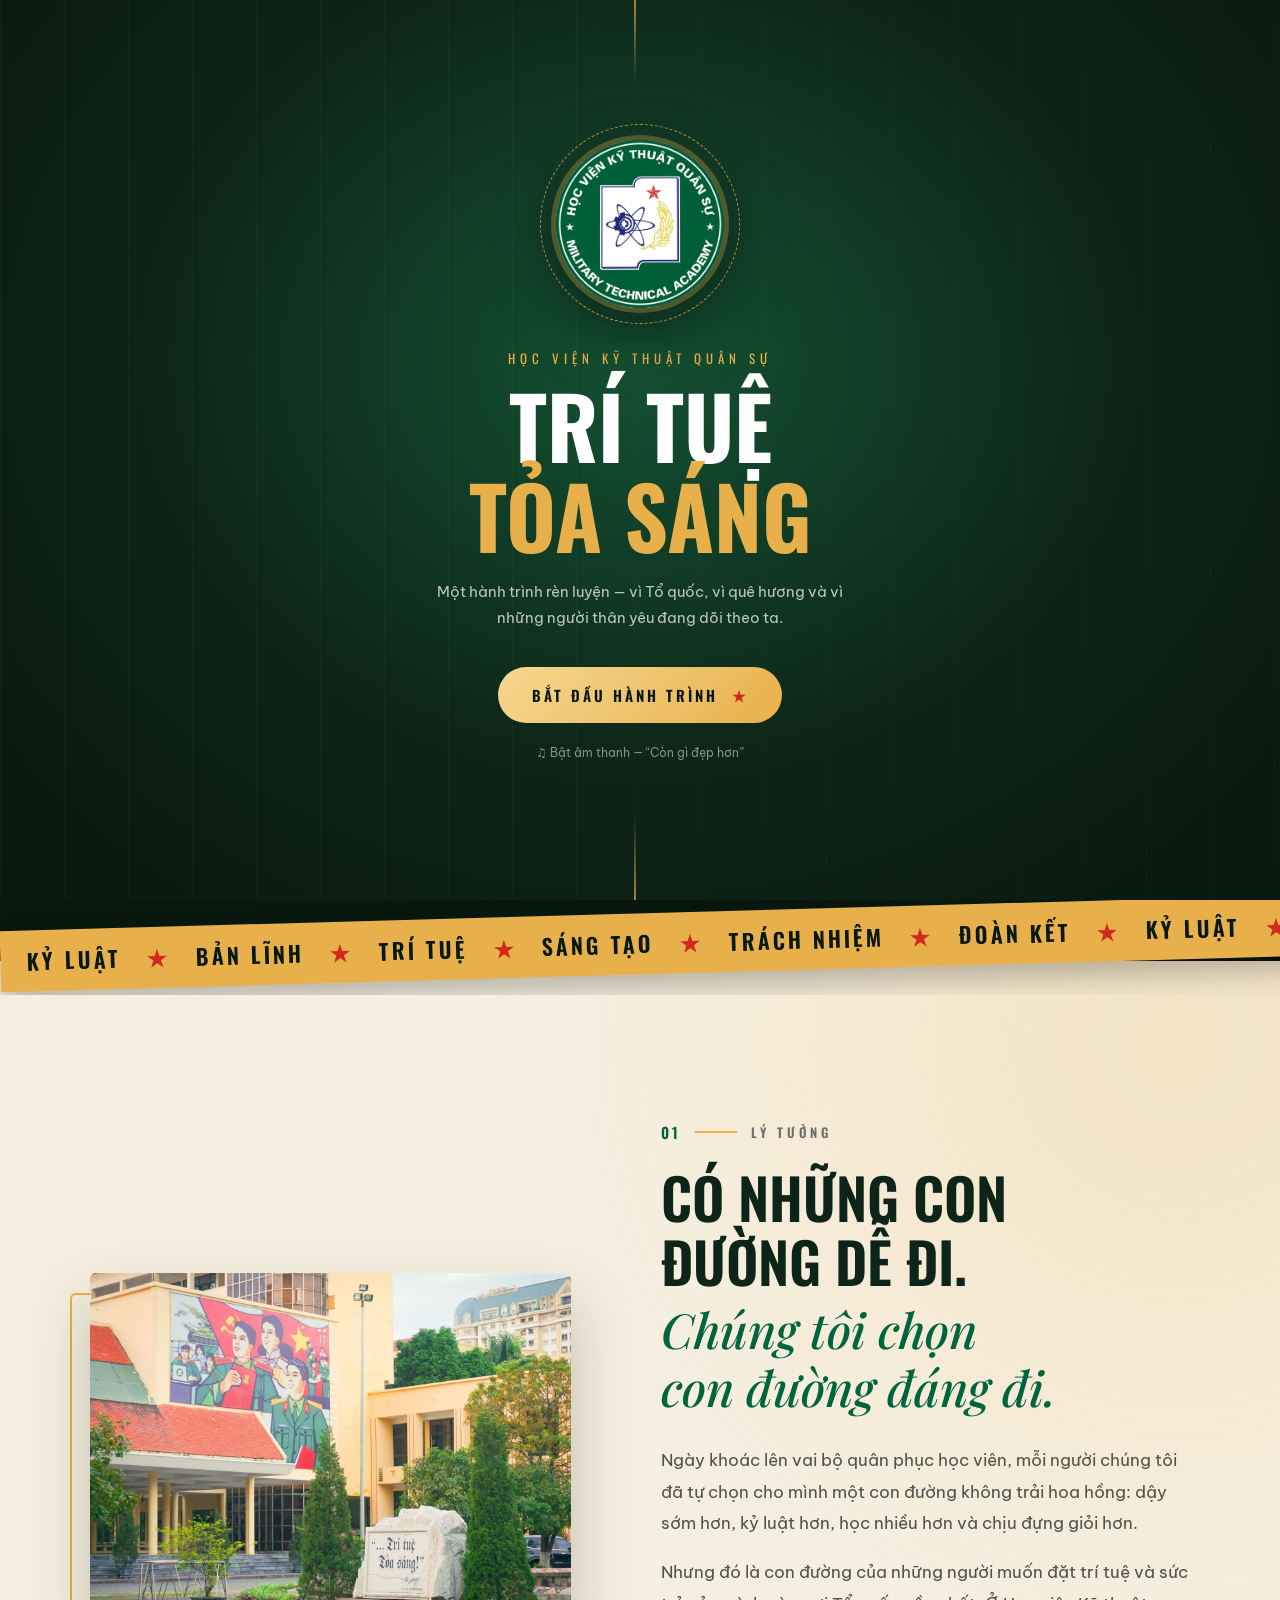
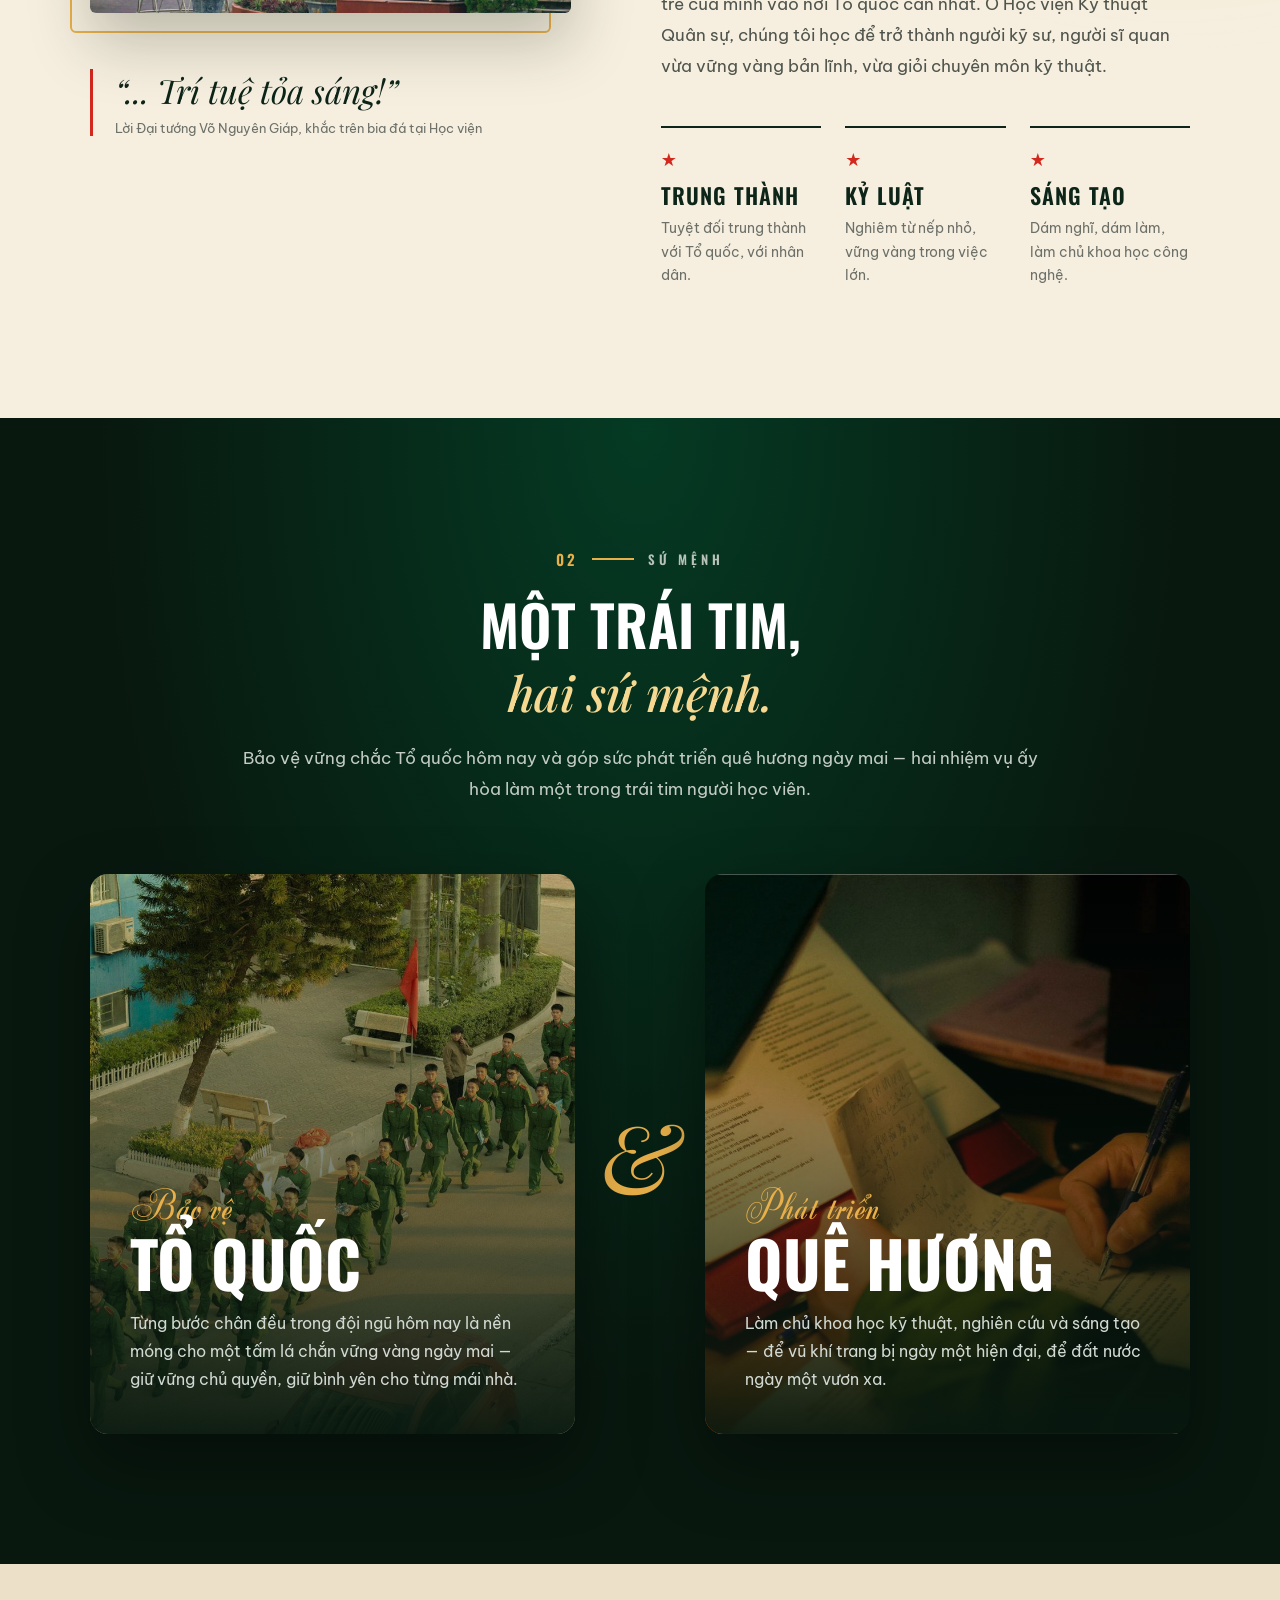
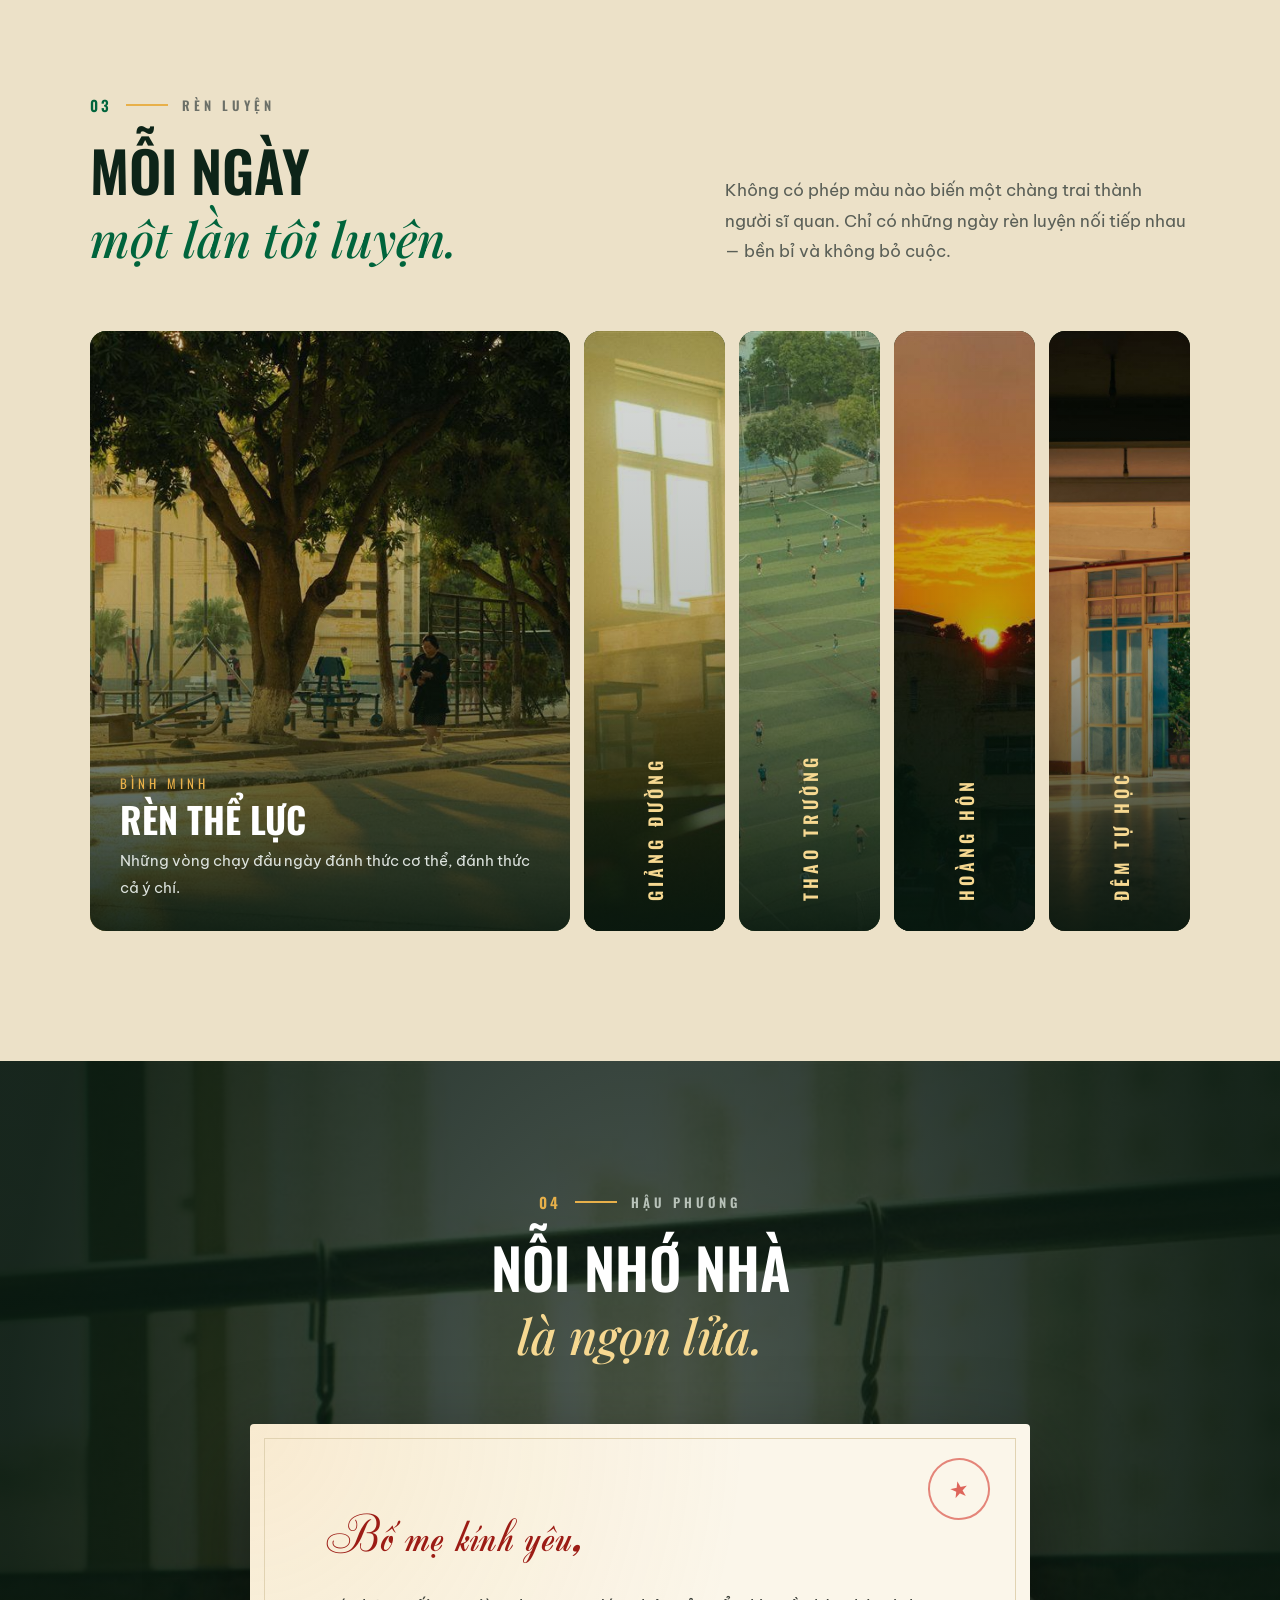
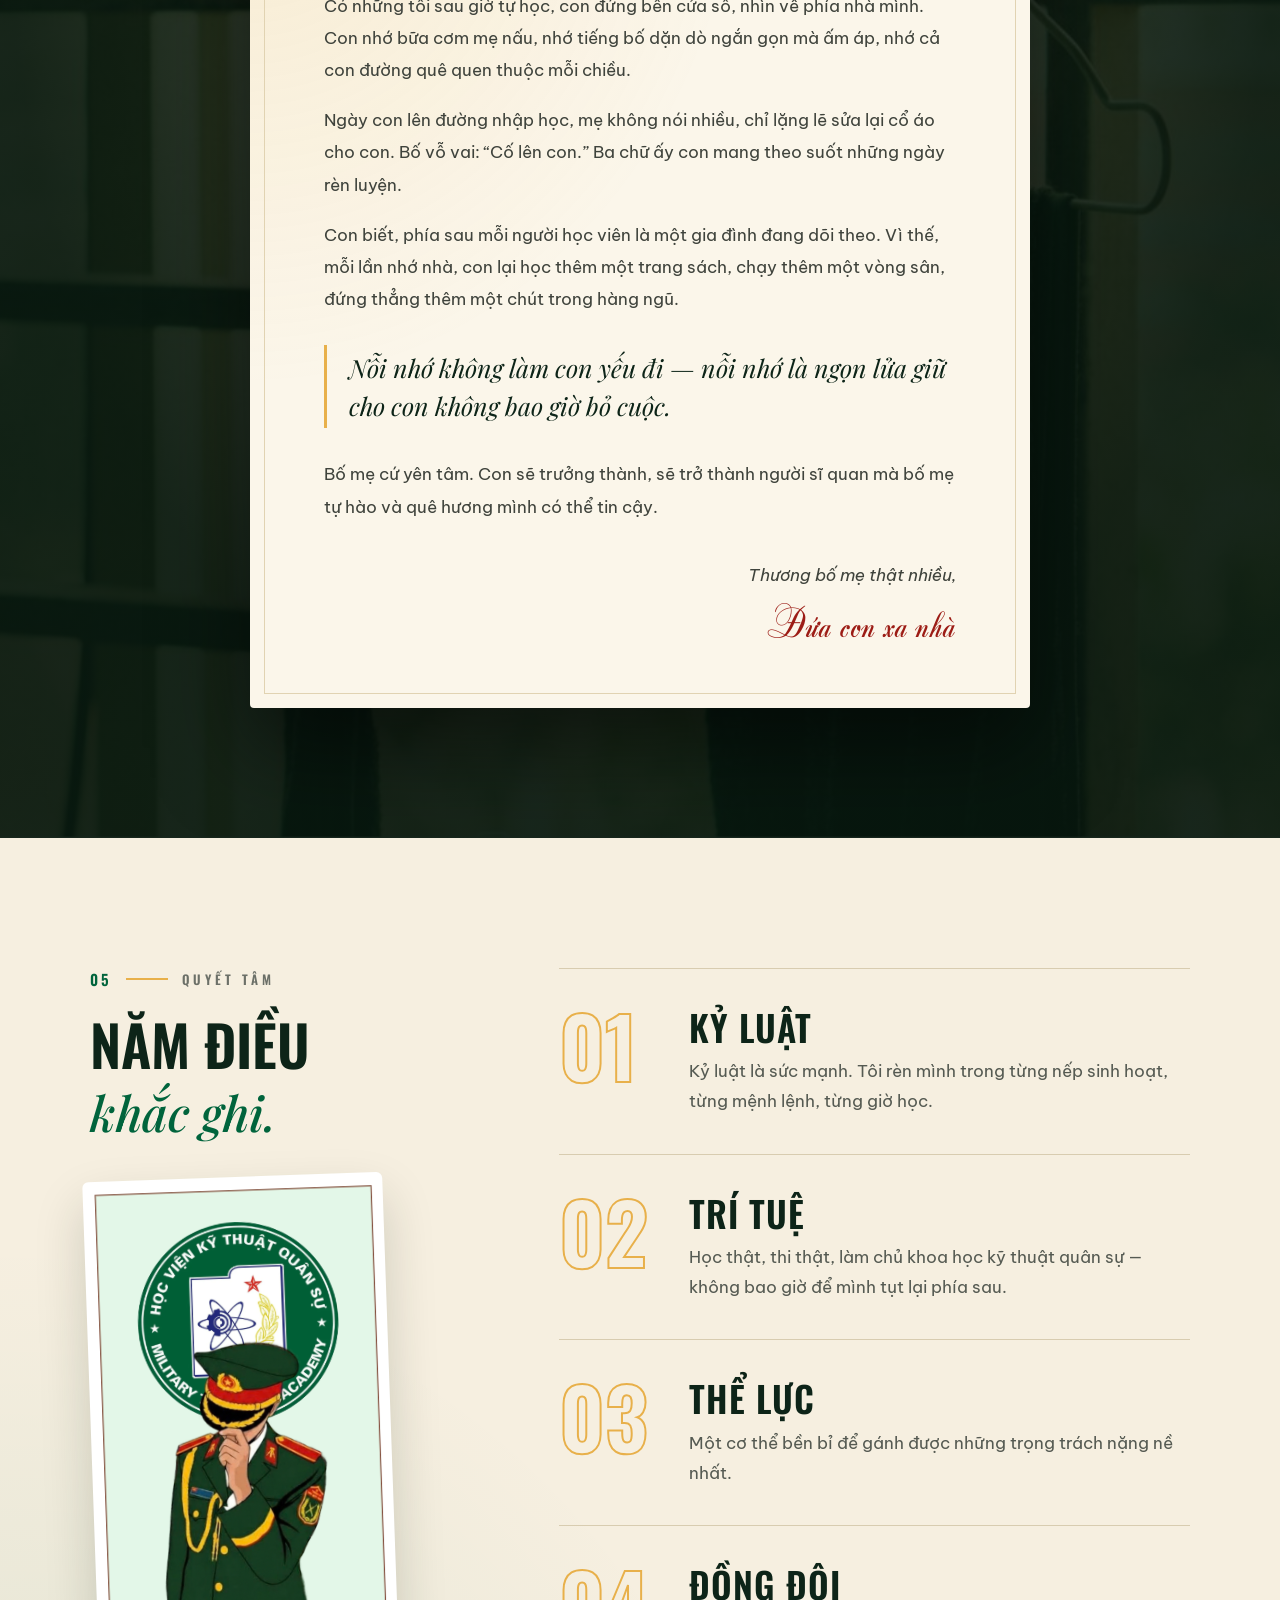
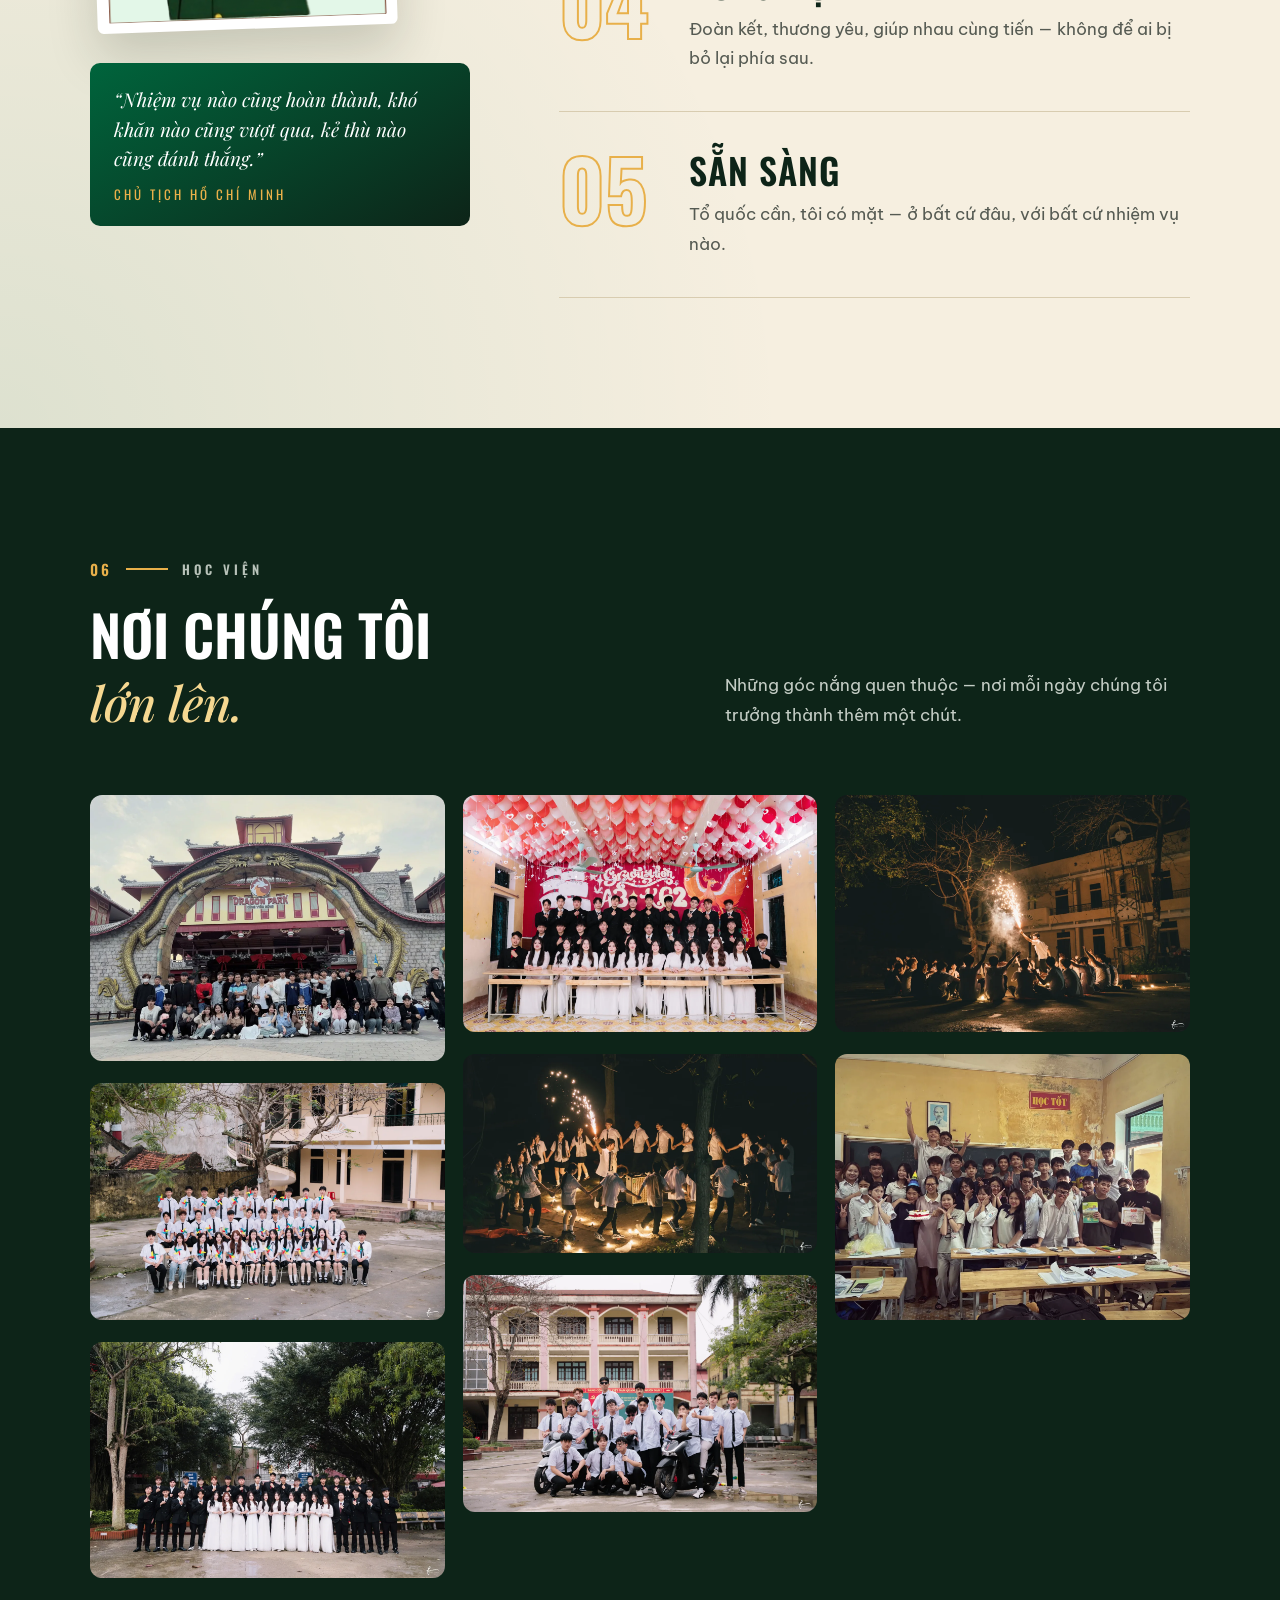
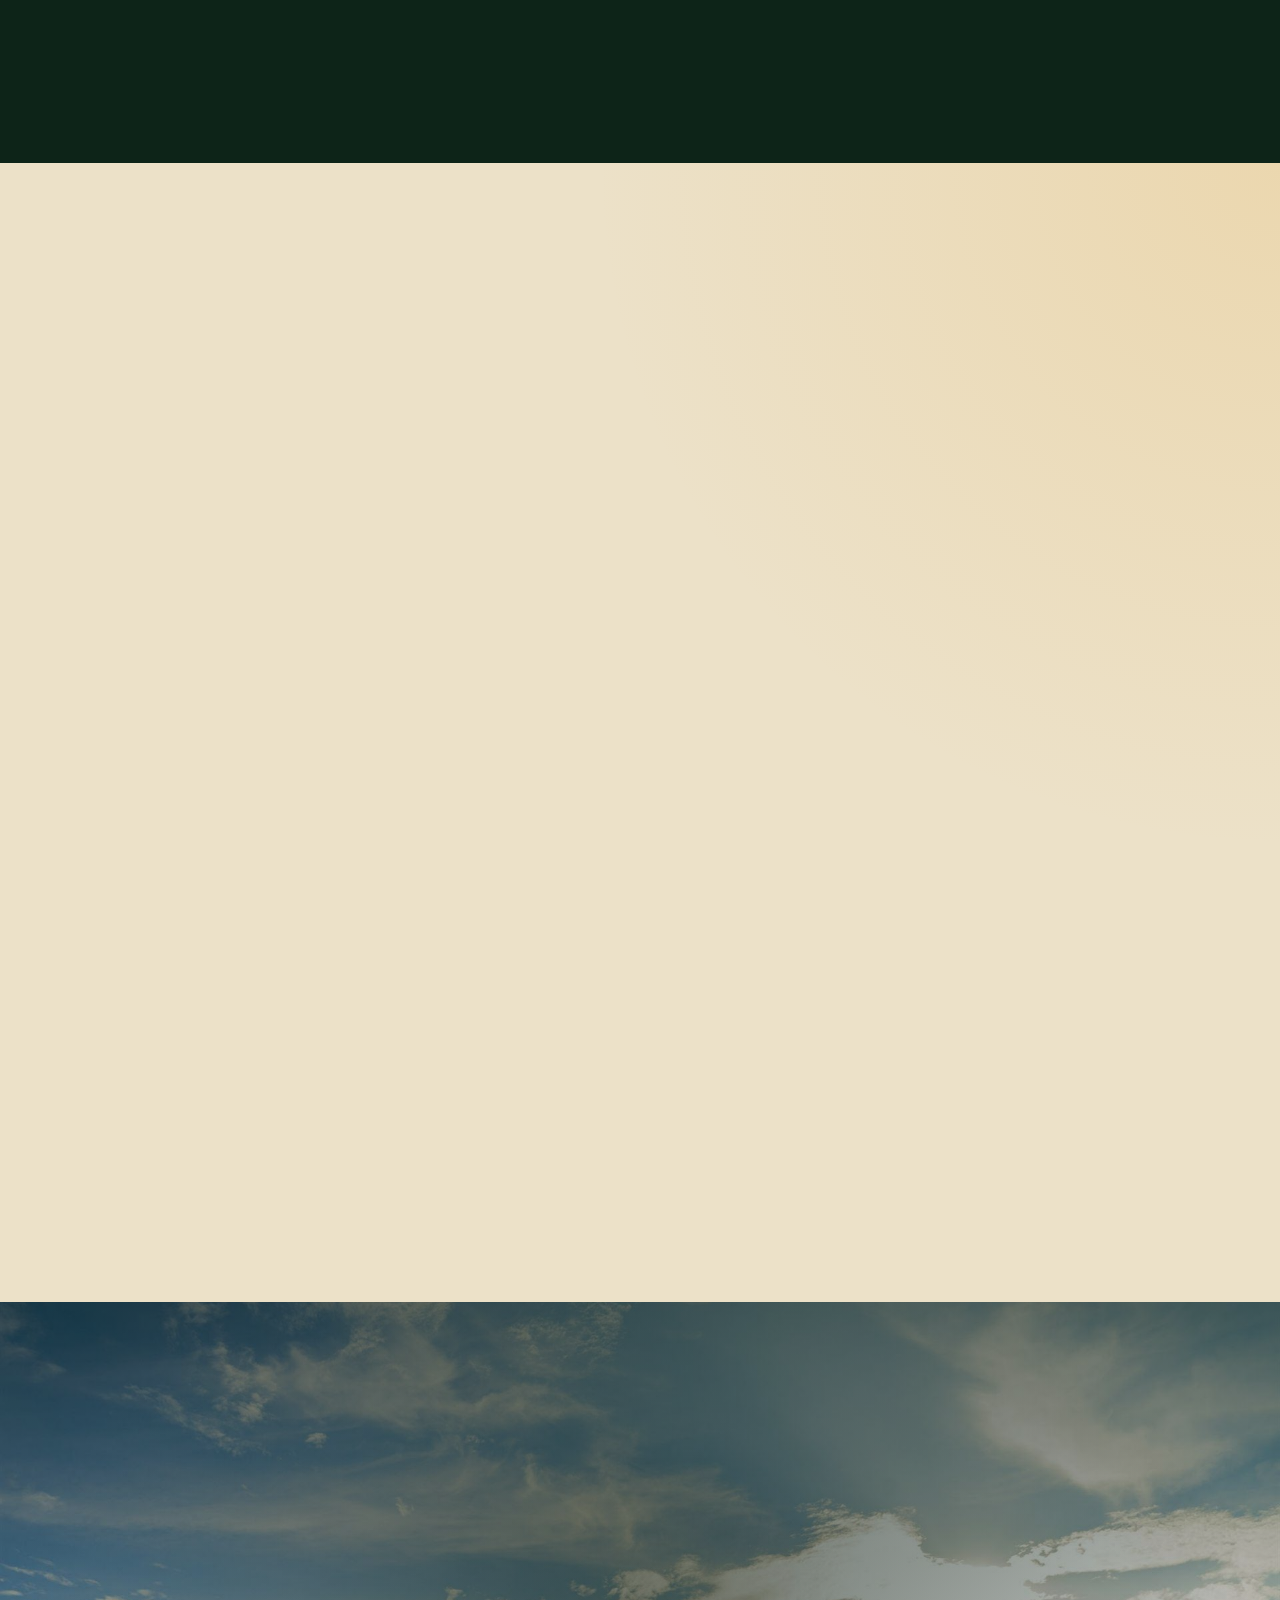
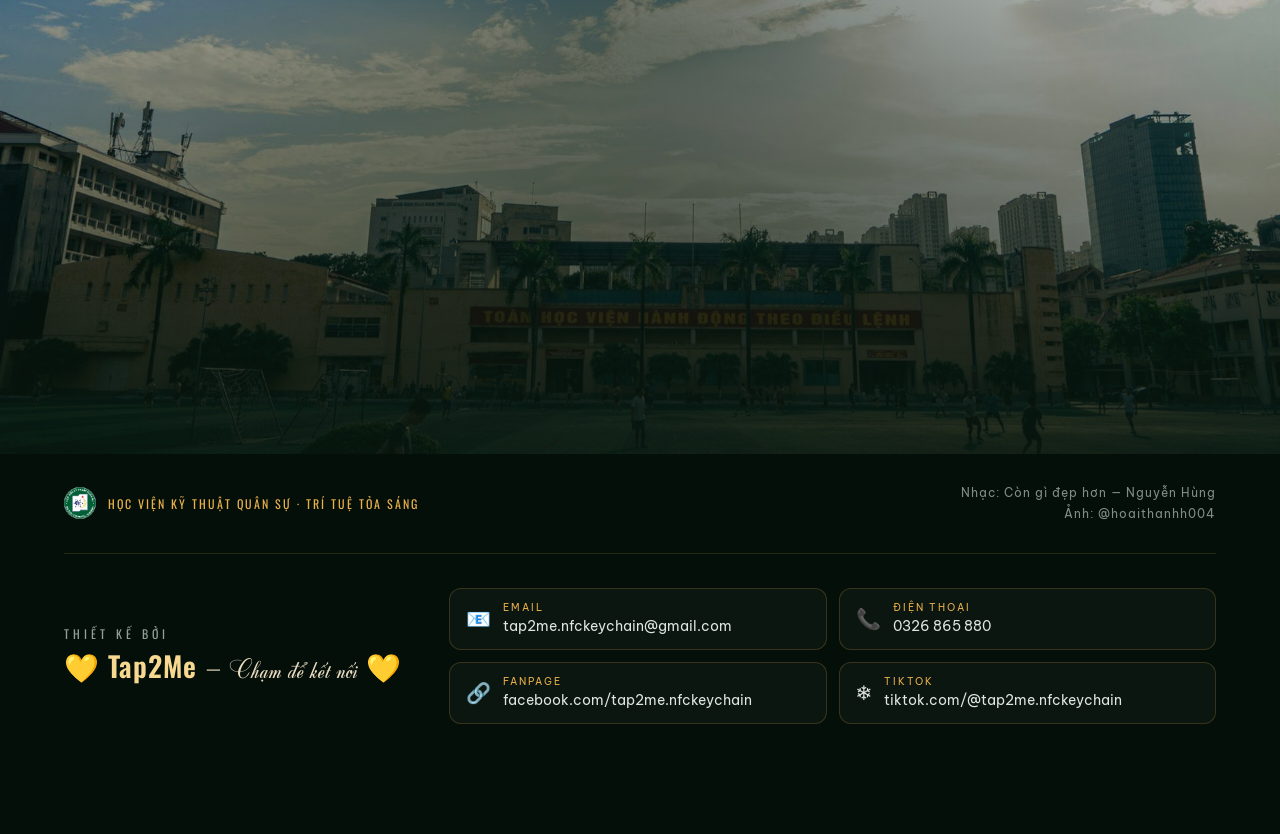
==== giang-hoang/index.html @ f41c2419 "Tạo trang giang-hoang" ====
<!DOCTYPE html>
<html lang="vi">

<head>
    <meta charset="UTF-8">
    <meta name="viewport" content="width=device-width, initial-scale=1.0, viewport-fit=cover">
    <meta name="theme-color" content="#08180f">
    <title>Trí Tuệ Tỏa Sáng — Ý Chí Học Viên</title>
    <meta name="description" content="Ý chí, quyết tâm rèn luyện của người học viên Học viện Kỹ thuật Quân sự — vì Tổ quốc, vì quê hương.">

    <link rel="preload" href="../fonts/utm-zirkon.woff2" as="font" type="font/woff2" crossorigin>
    <link rel="preload" href="../images/hero.jpg" as="image">

    <link rel="preconnect" href="https://fonts.googleapis.com">
    <link rel="preconnect" href="https://fonts.gstatic.com" crossorigin>
    <link href="https://fonts.googleapis.com/css2?family=Be+Vietnam+Pro:wght@300;400;500;600;700;800&family=Oswald:wght@400;500;600;700&family=Playfair+Display:ital,wght@0,600;1,500;1,600&display=swap" rel="stylesheet">

    <link rel="stylesheet" href="../style.css">
</head>


<body class="is-locked">

<!-- ================= CỔNG HỌC VIỆN (INTRO) ================= -->

<div class="gate" id="gate">

    <div class="gate-half gate-left"></div>
    <div class="gate-half gate-right"></div>

    <div class="gate-inner">

        <div class="gate-emblem">
            <span class="ring"></span>
            <img src="../images/logo.jpg" alt="Học viện Kỹ thuật Quân sự">
        </div>

        <p class="gate-kicker">HỌC VIỆN KỸ THUẬT QUÂN SỰ</p>

        <h1 class="gate-title">Trí tuệ<br><span>tỏa sáng</span></h1>

        <p class="gate-text">
            Một hành trình rèn luyện — vì Tổ quốc, vì quê hương
            và vì những người thân yêu đang dõi theo ta.
        </p>

        <button class="gate-button" id="openGate" type="button">
            <span>Bắt đầu hành trình</span>
            <i>★</i>
        </button>

        <p class="gate-hint">♫ Bật âm thanh — “Còn gì đẹp hơn”</p>

    </div>

</div>


<!-- ================= NAVBAR ================= -->

<header class="navbar" id="navbar">

    <a href="#top" class="brand">
        <img src="../images/logo.jpg" alt="">
        <span>TRÍ TUỆ <b>TỎA SÁNG</b></span>
    </a>

    <nav>
        <a href="#ly-tuong">Lý tưởng</a>
        <a href="#su-menh">Sứ mệnh</a>
        <a href="#ren-luyen">Rèn luyện</a>
        <a href="#hau-phuong">Hậu phương</a>
        <a href="#quyet-tam">Quyết tâm</a>
    </nav>

</header>


<!-- ================= HERO ================= -->

<section class="hero" id="top">

    <div class="hero-media">
        <img src="../images/hero.jpg" alt="Hàng mũ kê-pi của học viên">
    </div>

    <canvas class="dust" data-dust="70"></canvas>

    <div class="hero-content">

        <p class="hero-kicker reveal-hero">
            <span>★</span> HỌC VIÊN HỌC VIỆN KỸ THUẬT QUÂN SỰ
        </p>

        <h1 class="hero-title">
            <span class="line"><span class="reveal-line">Rèn trí tuệ</span></span>
            <span class="line"><span class="reveal-line">Luyện ý chí</span></span>
            <span class="line gold"><span class="reveal-line">Vì Tổ quốc</span></span>
        </h1>

        <p class="hero-sub reveal-hero">
            Hôm nay ngồi trên giảng đường — mai này đứng vào đội ngũ
            những người giữ gìn và dựng xây đất nước.
        </p>

        <a href="#ly-tuong" class="hero-cta reveal-hero">
            Cuộn để bắt đầu <span>↓</span>
        </a>

    </div>

    <p class="hero-side">TRUNG THÀNH · KỶ LUẬT · SÁNG TẠO</p>

</section>


<!-- ================= DẢI KHẨU HIỆU ================= -->

<div class="ribbon" aria-hidden="true">
    <div class="ribbon-track">
        <span>KỶ LUẬT</span><i>★</i><span>BẢN LĨNH</span><i>★</i><span>TRÍ TUỆ</span><i>★</i><span>SÁNG TẠO</span><i>★</i><span>TRÁCH NHIỆM</span><i>★</i><span>ĐOÀN KẾT</span><i>★</i>
        <span>KỶ LUẬT</span><i>★</i><span>BẢN LĨNH</span><i>★</i><span>TRÍ TUỆ</span><i>★</i><span>SÁNG TẠO</span><i>★</i><span>TRÁCH NHIỆM</span><i>★</i><span>ĐOÀN KẾT</span><i>★</i>
    </div>
</div>


<!-- ================= 01 · LÝ TƯỞNG ================= -->

<section class="ideal section" id="ly-tuong">

    <div class="ideal-grid">

        <div class="ideal-media" data-reveal>

            <figure class="framed">
                <img src="../images/ly-tuong.jpg" alt="Tranh tường và bia đá “Trí tuệ tỏa sáng” tại Học viện" loading="lazy">
            </figure>

            <blockquote class="stone-quote">
                <p>“... Trí tuệ tỏa sáng!”</p>
                <cite>Lời Đại tướng Võ Nguyên Giáp, khắc trên bia đá tại Học viện</cite>
            </blockquote>

        </div>


        <div class="ideal-text">

            <p class="tag" data-reveal>01 <span>LÝ TƯỞNG</span></p>

            <h2 class="heading" data-reveal>
                Có những con đường dễ đi.
                <em>Chúng tôi chọn con đường đáng đi.</em>
            </h2>

            <div class="prose" data-reveal>

                <p>
                    Ngày khoác lên vai bộ quân phục học viên, mỗi người chúng tôi đã tự chọn
                    cho mình một con đường không trải hoa hồng: dậy sớm hơn, kỷ luật hơn,
                    học nhiều hơn và chịu đựng giỏi hơn.
                </p>

                <p>
                    Nhưng đó là con đường của những người muốn đặt trí tuệ và sức trẻ của mình
                    vào nơi Tổ quốc cần nhất. Ở Học viện Kỹ thuật Quân sự, chúng tôi học để trở thành
                    người kỹ sư, người sĩ quan vừa vững vàng bản lĩnh, vừa giỏi chuyên môn kỹ thuật.
                </p>

            </div>

            <div class="pillars" data-reveal>

                <div class="pillar">
                    <b>★</b>
                    <h3>Trung thành</h3>
                    <p>Tuyệt đối trung thành với Tổ quốc, với nhân dân.</p>
                </div>

                <div class="pillar">
                    <b>★</b>
                    <h3>Kỷ luật</h3>
                    <p>Nghiêm từ nếp nhỏ, vững vàng trong việc lớn.</p>
                </div>

                <div class="pillar">
                    <b>★</b>
                    <h3>Sáng tạo</h3>
                    <p>Dám nghĩ, dám làm, làm chủ khoa học công nghệ.</p>
                </div>

            </div>

        </div>

    </div>

</section>


<!-- ================= 02 · HAI SỨ MỆNH ================= -->

<section class="mission section" id="su-menh">

    <div class="center-head">
        <p class="tag light" data-reveal>02 <span>SỨ MỆNH</span></p>
        <h2 class="heading light" data-reveal>Một trái tim, <em>hai sứ mệnh.</em></h2>
        <p class="lead light" data-reveal>
            Bảo vệ vững chắc Tổ quốc hôm nay và góp sức phát triển quê hương ngày mai —
            hai nhiệm vụ ấy hòa làm một trong trái tim người học viên.
        </p>
    </div>


    <div class="mission-grid">

        <article class="mission-card" data-reveal>
            <img src="../images/bao-ve.jpg" alt="Học viên hành quân trong đội ngũ" loading="lazy">
            <div class="mission-body">
                <span class="mission-word">Bảo vệ</span>
                <h3>Tổ quốc</h3>
                <p>
                    Từng bước chân đều trong đội ngũ hôm nay là nền móng cho một tấm lá chắn
                    vững vàng ngày mai — giữ vững chủ quyền, giữ bình yên cho từng mái nhà.
                </p>
            </div>
        </article>

        <div class="mission-and" aria-hidden="true">&amp;</div>

        <article class="mission-card" data-reveal>
            <img src="../images/phat-trien.jpg" alt="Học viên ghi chép bài học" loading="lazy">
            <div class="mission-body">
                <span class="mission-word">Phát triển</span>
                <h3>Quê hương</h3>
                <p>
                    Làm chủ khoa học kỹ thuật, nghiên cứu và sáng tạo — để vũ khí trang bị
                    ngày một hiện đại, để đất nước ngày một vươn xa.
                </p>
            </div>
        </article>

    </div>

</section>


<!-- ================= 03 · RÈN LUYỆN ================= -->

<section class="days section" id="ren-luyen">

    <div class="split-head">
        <div>
            <p class="tag" data-reveal>03 <span>RÈN LUYỆN</span></p>
            <h2 class="heading" data-reveal>Mỗi ngày <em>một lần tôi luyện.</em></h2>
        </div>
        <p class="lead" data-reveal>
            Không có phép màu nào biến một chàng trai thành người sĩ quan.
            Chỉ có những ngày rèn luyện nối tiếp nhau — bền bỉ và không bỏ cuộc.
        </p>
    </div>


    <div class="day-cards" id="dayCards">

        <article class="day-card active" data-reveal>
            <img src="../images/ngay-1.jpg" alt="Học viên chạy bộ buổi sáng" loading="lazy">
            <span class="day-label">BÌNH MINH</span>
            <div class="day-body">
                <small>BÌNH MINH</small>
                <h3>Rèn thể lực</h3>
                <p>Những vòng chạy đầu ngày đánh thức cơ thể, đánh thức cả ý chí.</p>
            </div>
        </article>

        <article class="day-card" data-reveal>
            <img src="../images/ngay-2.jpg" alt="Giảng đường ngập nắng" loading="lazy">
            <span class="day-label">GIẢNG ĐƯỜNG</span>
            <div class="day-body">
                <small>GIẢNG ĐƯỜNG</small>
                <h3>Nạp tri thức</h3>
                <p>Từng công thức, từng bản vẽ là viên gạch xây nên người kỹ sư quân sự.</p>
            </div>
        </article>

        <article class="day-card" data-reveal>
            <img src="../images/ngay-3.jpg" alt="Sân tập của Học viện" loading="lazy">
            <span class="day-label">THAO TRƯỜNG</span>
            <div class="day-body">
                <small>THAO TRƯỜNG</small>
                <h3>Tôi luyện bản lĩnh</h3>
                <p>Mồ hôi rơi hôm nay để đôi vai vững vàng hơn ngày mai.</p>
            </div>
        </article>

        <article class="day-card" data-reveal>
            <img src="../images/ngay-4.jpg" alt="Hoàng hôn trên Học viện" loading="lazy">
            <span class="day-label">HOÀNG HÔN</span>
            <div class="day-body">
                <small>HOÀNG HÔN</small>
                <h3>Gắn kết đồng đội</h3>
                <p>Đồng đội là những người anh em cùng chung một lý tưởng, một màu áo.</p>
            </div>
        </article>

        <article class="day-card" data-reveal>
            <img src="../images/ngay-5.jpg" alt="Hành lang sáng đèn" loading="lazy">
            <span class="day-label">ĐÊM TỰ HỌC</span>
            <div class="day-body">
                <small>ĐÊM TỰ HỌC</small>
                <h3>Kiên trì</h3>
                <p>Khi thành phố đã ngủ, ánh đèn tự học vẫn sáng — và ước mơ vẫn thức.</p>
            </div>
        </article>

    </div>

</section>


<!-- ================= 04 · HẬU PHƯƠNG ================= -->

<section class="home section" id="hau-phuong">

    <div class="home-media">
        <img src="../images/nho-nha.jpg" alt="Quân phục phơi bên cửa sổ" loading="lazy">
    </div>

    <div class="home-inner">

        <div class="center-head">
            <p class="tag light" data-reveal>04 <span>HẬU PHƯƠNG</span></p>
            <h2 class="heading light" data-reveal>Nỗi nhớ nhà <em>là ngọn lửa.</em></h2>
        </div>


        <div class="letter" data-reveal>

            <p class="letter-greeting">Bố mẹ kính yêu,</p>

            <p>
                Có những tối sau giờ tự học, con đứng bên cửa sổ, nhìn về phía nhà mình.
                Con nhớ bữa cơm mẹ nấu, nhớ tiếng bố dặn dò ngắn gọn mà ấm áp,
                nhớ cả con đường quê quen thuộc mỗi chiều.
            </p>

            <p>
                Ngày con lên đường nhập học, mẹ không nói nhiều, chỉ lặng lẽ sửa lại cổ áo cho con.
                Bố vỗ vai: “Cố lên con.” Ba chữ ấy con mang theo suốt những ngày rèn luyện.
            </p>

            <p>
                Con biết, phía sau mỗi người học viên là một gia đình đang dõi theo.
                Vì thế, mỗi lần nhớ nhà, con lại học thêm một trang sách, chạy thêm một vòng sân,
                đứng thẳng thêm một chút trong hàng ngũ.
            </p>

            <p class="letter-highlight">
                Nỗi nhớ không làm con yếu đi — nỗi nhớ là ngọn lửa
                giữ cho con không bao giờ bỏ cuộc.
            </p>

            <p>
                Bố mẹ cứ yên tâm. Con sẽ trưởng thành, sẽ trở thành người sĩ quan
                mà bố mẹ tự hào và quê hương mình có thể tin cậy.
            </p>

            <p class="letter-sign">
                <span>Thương bố mẹ thật nhiều,</span>
                <strong>Đứa con xa nhà</strong>
            </p>

        </div>

    </div>

</section>


<!-- ================= 05 · QUYẾT TÂM ================= -->

<section class="pledge section" id="quyet-tam">

    <div class="pledge-grid">

        <aside class="pledge-aside">

            <p class="tag" data-reveal>05 <span>QUYẾT TÂM</span></p>

            <h2 class="heading" data-reveal>Năm điều <em>khắc ghi.</em></h2>

            <figure class="pledge-portrait" data-reveal>
                <img src="../images/minh-hoa.png" alt="Học viên trong lễ phục trước biểu tượng Học viện" loading="lazy">
            </figure>

            <blockquote class="uncle-quote" data-reveal>
                <p>
                    “Nhiệm vụ nào cũng hoàn thành, khó khăn nào cũng vượt qua,
                    kẻ thù nào cũng đánh thắng.”
                </p>
                <cite>Chủ tịch Hồ Chí Minh</cite>
            </blockquote>

        </aside>


        <ol class="pledge-list">

            <li data-reveal>
                <span class="pledge-num">01</span>
                <div>
                    <h3>Kỷ luật</h3>
                    <p>Kỷ luật là sức mạnh. Tôi rèn mình trong từng nếp sinh hoạt, từng mệnh lệnh, từng giờ học.</p>
                </div>
            </li>

            <li data-reveal>
                <span class="pledge-num">02</span>
                <div>
                    <h3>Trí tuệ</h3>
                    <p>Học thật, thi thật, làm chủ khoa học kỹ thuật quân sự — không bao giờ để mình tụt lại phía sau.</p>
                </div>
            </li>

            <li data-reveal>
                <span class="pledge-num">03</span>
                <div>
                    <h3>Thể lực</h3>
                    <p>Một cơ thể bền bỉ để gánh được những trọng trách nặng nề nhất.</p>
                </div>
            </li>

            <li data-reveal>
                <span class="pledge-num">04</span>
                <div>
                    <h3>Đồng đội</h3>
                    <p>Đoàn kết, thương yêu, giúp nhau cùng tiến — không để ai bị bỏ lại phía sau.</p>
                </div>
            </li>

            <li data-reveal>
                <span class="pledge-num">05</span>
                <div>
                    <h3>Sẵn sàng</h3>
                    <p>Tổ quốc cần, tôi có mặt — ở bất cứ đâu, với bất cứ nhiệm vụ nào.</p>
                </div>
            </li>

        </ol>

    </div>

</section>


<!-- ================= 06 · HỌC VIỆN QUA ỐNG KÍNH ================= -->

<section class="gallery-section section" id="hoc-vien">

    <div class="split-head">
        <div>
            <p class="tag light" data-reveal>06 <span>HỌC VIỆN</span></p>
            <h2 class="heading light" data-reveal>Nơi chúng tôi <em>lớn lên.</em></h2>
        </div>
        <p class="lead light" data-reveal>
            Những góc nắng quen thuộc — nơi mỗi ngày chúng tôi trưởng thành thêm một chút.
        </p>
    </div>


    <div class="gallery">
        <figure data-reveal><img src="g1-7mxp.webp" alt="Tòa nhà Học viện Kỹ thuật Quân sự" loading="lazy"></figure>
        <figure data-reveal><img src="g2-cphz.webp" alt="Cầu thang ngập nắng" loading="lazy"></figure>
        <figure data-reveal><img src="g3-va55.webp" alt="Khẩu hiệu Kỷ luật là sức mạnh của quân đội" loading="lazy"></figure>
        <figure data-reveal><img src="g4-jpy7.webp" alt="Hành lang giảng đường" loading="lazy"></figure>
        <figure data-reveal><img src="g5-gt76.webp" alt="Bảng tin trong khuôn viên" loading="lazy"></figure>
        <figure data-reveal><img src="g6-ggtk.webp" alt="Lan can trong nắng chiều" loading="lazy"></figure>
        <figure data-reveal><img src="g7-qeg4.webp" alt="Khuôn viên Học viện nhìn từ trên cao" loading="lazy"></figure>
        <figure data-reveal><img src="g8-wc6b.webp" alt="Dãy nhà học" loading="lazy"></figure>
    </div>

    <p class="credit" data-reveal>Ảnh: @hoaithanhh004</p>

</section>


<!-- ================= 07 · KÝ QUYẾT TÂM ================= -->

<section class="sign section" id="ky-ten">

    <div class="center-head">
        <p class="tag" data-reveal>07 <span>LỜI HỨA CỦA BẠN</span></p>
        <h2 class="heading" data-reveal>Viết tên bạn <em>vào lời quyết tâm.</em></h2>
    </div>


    <div class="sign-form" data-reveal>
        <label for="cadetName">Họ và tên học viên</label>
        <div class="sign-row">
            <input id="cadetName" type="text" maxlength="40" placeholder="Ví dụ: Nguyễn Văn An" autocomplete="off">
            <button id="signButton" type="button">Ký quyết tâm <span>★</span></button>
        </div>
    </div>


    <div class="certificate" id="certificate" data-reveal>

        <div class="cert-top">
            <img src="../images/logo.jpg" alt="">
            <div>
                <small>HỌC VIỆN KỸ THUẬT QUÂN SỰ</small>
                <strong>QUYẾT TÂM THƯ</strong>
            </div>
        </div>

        <p class="cert-body">
            Tôi, học viên <b class="js-cert-name">..................</b>, tự nguyện khắc ghi:
            không ngừng học tập, rèn luyện; giữ nghiêm kỷ luật; đoàn kết cùng đồng đội;
            sẵn sàng nhận và hoàn thành mọi nhiệm vụ — vì Tổ quốc, vì nhân dân,
            vì quê hương và những người thân yêu.
        </p>

        <p class="cert-motto">Rèn đức — Luyện tài — Vì Tổ quốc</p>

        <div class="cert-foot">
            <div class="cert-sign">
                <small>Học viên ký tên</small>
                <span class="js-cert-sign"></span>
            </div>
            <div class="cert-seal" id="certSeal">
                <span>★</span>
                <small>QUYẾT TÂM</small>
            </div>
        </div>

    </div>

</section>


<!-- ================= KẾT ================= -->

<section class="finale" id="final">

    <div class="finale-media">
        <img src="../images/ket.jpg" alt="Bầu trời trên Học viện" loading="lazy">
    </div>

    <canvas class="dust" data-dust="60"></canvas>

    <div class="finale-content">

        <p class="finale-kicker" data-reveal>CÒN GÌ ĐẸP HƠN...</p>

        <h2 data-reveal>
            Tuổi trẻ đẹp nhất
            <em>khi được cống hiến cho Tổ quốc.</em>
        </h2>

        <button class="fire-button" id="fireButton" type="button" data-reveal>
            <span class="fire-star">★</span>
            <span>Tiếp thêm lửa</span>
        </button>

        <p class="fire-text" id="fireText"></p>

    </div>

</section>


<!-- ================= FOOTER ================= -->

<footer>

    <div class="foot-top">

        <div class="foot-brand">
            <img src="../images/logo.jpg" alt="">
            <span>HỌC VIỆN KỸ THUẬT QUÂN SỰ · TRÍ TUỆ TỎA SÁNG</span>
        </div>

        <div class="foot-meta">
            <span>Nhạc: Còn gì đẹp hơn — Nguyễn Hùng</span>
            <span>Ảnh: @hoaithanhh004</span>
        </div>

    </div>


    <div class="designer">

        <div class="designer-head">
            <small>Thiết kế bởi</small>
            <strong>💛 Tap2Me <span>– Chạm để kết nối</span> 💛</strong>
        </div>

        <ul class="designer-contact">
            <li>
                <a href="mailto:tap2me.nfckeychain@gmail.com">
                    <i>📧</i>
                    <span><small>Email</small>tap2me.nfckeychain<wbr>@gmail.com</span>
                </a>
            </li>
            <li>
                <a href="tel:0326865880">
                    <i>📞</i>
                    <span><small>Điện thoại</small>0326 865 880</span>
                </a>
            </li>
            <li>
                <a href="https://www.facebook.com/tap2me.nfckeychain/" target="_blank" rel="noopener">
                    <i>🔗</i>
                    <span><small>Fanpage</small>facebook.com/<wbr>tap2me.nfckeychain</span>
                </a>
            </li>
            <li>
                <a href="https://www.tiktok.com/@tap2me.nfckeychain" target="_blank" rel="noopener">
                    <i>❄️</i>
                    <span><small>TikTok</small>tiktok.com/<wbr>@tap2me.nfckeychain</span>
                </a>
            </li>
        </ul>

    </div>

</footer>


<!-- ================= MÁY PHÁT NHẠC ================= -->

<div class="player" id="player">

    <button class="player-disc" id="playerToggle" type="button" aria-label="Bật / tắt nhạc">
        <span class="disc"><b>★</b></span>
        <span class="player-icon" id="playerIcon">▶</span>
    </button>

    <div class="player-info">
        <strong>Còn Gì Đẹp Hơn</strong>
        <span>Nguyễn Hùng</span>
    </div>

    <div class="player-bars" aria-hidden="true">
        <i></i><i></i><i></i><i></i>
    </div>

</div>

<audio id="backgroundMusic" loop preload="auto" playsinline>
    <source src="../music/con-gi-dep-hon.mp3" type="audio/mpeg">
</audio>


<!-- ================= XEM ẢNH ================= -->

<div class="lightbox" id="lightbox">
    <img alt="">
    <button type="button" aria-label="Đóng">×</button>
</div>


<script src="../script.js"></script>

</body>

</html>
---- style.css ----
/* ================= FONT ================= */

@font-face {
    font-family: "UTM Zirkon";
    src:
        url("fonts/utm-zirkon.woff2") format("woff2"),
        url("fonts/utm-zirkon.ttf") format("truetype");
    font-display: swap;
}



:root {

    --forest: #08180f;
    --green-900: #0d2418;
    --green-800: #12321f;
    --mta: #00643c;
    --mta-light: #1a8a5a;

    --gold: #e8b04a;
    --gold-light: #f6d891;
    --sun: #f39c32;
    --red: #d2281e;
    --red-deep: #9c1c15;

    --cream: #f6efe0;
    --sand: #ece1c8;
    --paper: #fbf6ea;

    --ink: #1c231e;
    --muted: #6c7068;

    --display: "Oswald", "Be Vietnam Pro", sans-serif;
    --sans: "Be Vietnam Pro", system-ui, -apple-system, sans-serif;
    --serif: "Playfair Display", Georgia, serif;
    --hand: "UTM Zirkon", "Playfair Display", Georgia, cursive;

    /* --vh do script.js đo theo chiều cao THỰC của màn hình
       (100vh trên iPhone tính cả phần bị thanh công cụ che nên hay cắt nội dung) */
    --screen: calc(var(--vh, 1vh) * 100);

    --nav-h: 72px;
    --gutter: 7vw;

    --safe-top: env(safe-area-inset-top, 0px);
    --safe-bottom: env(safe-area-inset-bottom, 0px);
    --safe-left: env(safe-area-inset-left, 0px);
    --safe-right: env(safe-area-inset-right, 0px);
}


* {
    margin: 0;
    padding: 0;
    box-sizing: border-box;
}


html {
    scroll-behavior: smooth;
    -webkit-text-size-adjust: 100%;
    text-size-adjust: 100%;
    overflow-x: hidden;
}


body {
    font-family: var(--sans);
    background: var(--forest);
    color: var(--ink);
    overflow-x: hidden;
    -webkit-font-smoothing: antialiased;
    overflow-wrap: break-word;
}


@supports (overflow: clip) {
    html,
    body {
        overflow-x: clip;
    }
}


body.is-locked {
    overflow: hidden;
}


a {
    color: inherit;
    text-decoration: none;
}


button,
input {
    font-family: inherit;
    -webkit-tap-highlight-color: transparent;
}


img {
    max-width: 100%;
}


section {
    scroll-margin-top: var(--nav-h);
}


canvas.dust {
    position: absolute;
    top: 0;
    left: 0;
    width: 100%;
    height: 100%;
    z-index: 1;
    pointer-events: none;
}



/* ================= HIỆU ỨNG XUẤT HIỆN ================= */

[data-reveal] {
    opacity: 0;
    translate: 0 40px;
    transition:
        opacity 1s ease var(--delay, 0s),
        translate 1s cubic-bezier(.2, .7, .2, 1) var(--delay, 0s);
}


[data-reveal].visible {
    opacity: 1;
    translate: 0 0;
}


.reveal-hero,
.reveal-line {
    display: inline-block;
    opacity: 0;
    translate: 0 50px;
    transition:
        opacity 1.1s ease var(--d, 0s),
        translate 1.1s cubic-bezier(.2, .7, .2, 1) var(--d, 0s);
}


.reveal-hero {
    display: block;
}


body.is-ready .reveal-hero,
body.is-ready .reveal-line {
    opacity: 1;
    translate: 0 0;
}



/* ================= CHỮ DÙNG CHUNG ================= */

.section {
    position: relative;
    padding:
        130px
        max(var(--gutter), var(--safe-right))
        130px
        max(var(--gutter), var(--safe-left));
}


.tag {
    display: flex;
    align-items: center;
    font-family: var(--display);
    font-size: 15px;
    font-weight: 600;
    letter-spacing: 3px;
    color: var(--mta);
}


.tag span {
    display: flex;
    align-items: center;
    margin-left: 14px;
    font-size: 13px;
    letter-spacing: 4px;
    color: var(--muted);
}


.tag span::before {
    content: "";
    flex-shrink: 0;
    width: 42px;
    height: 2px;
    margin-right: 14px;
    background: var(--gold);
}


.tag.light {
    color: var(--gold);
}


.tag.light span {
    color: #b8c2b9;
}


.heading {
    margin-top: 22px;
    font-family: var(--display);
    font-weight: 600;
    font-size: clamp(34px, 4.4vw, 64px);
    line-height: 1.15;
    text-transform: uppercase;
    text-wrap: balance;
    color: var(--green-900);
}


.heading em {
    display: block;
    margin-top: 6px;
    font-family: var(--serif);
    font-style: italic;
    font-weight: 500;
    font-size: .86em;
    line-height: 1.2;
    text-transform: none;
    color: var(--mta);
}


.heading.light {
    color: white;
}


.heading.light em {
    color: var(--gold-light);
}


.lead {
    font-size: 16.5px;
    line-height: 1.85;
    color: #5a5f57;
}


.lead.light {
    color: #c3ccc4;
}


.center-head {
    max-width: 820px;
    margin: 0 auto;
    text-align: center;
}


.center-head .tag {
    justify-content: center;
}


.center-head .lead {
    margin-top: 22px;
}


.split-head {
    display: grid;
    grid-template-columns: minmax(0, 1.2fr) minmax(0, 1fr);
    grid-column-gap: 6vw;
    align-items: end;
    margin-bottom: 64px;
}



/* ================= CỔNG HỌC VIỆN (INTRO) ================= */

.gate {
    position: fixed;
    top: 0;
    left: 0;
    right: 0;
    bottom: 0;
    z-index: 1000;
    overflow-x: hidden;
    overflow-y: auto;
    -webkit-overflow-scrolling: touch;
    overscroll-behavior: contain;
    text-align: center;
    color: white;
}


.gate-half {
    position: fixed;
    top: 0;
    bottom: 0;
    width: 50.5%;
    background:
        repeating-linear-gradient(90deg, rgba(232, 176, 74, .045) 0 1px, transparent 1px 64px),
        radial-gradient(ellipse at 50% 40%, #145233 0%, var(--green-900) 55%, var(--forest) 100%);
    background-size: 64px 100%, 200% 100%;
    transition: transform 1.3s cubic-bezier(.7, 0, .2, 1);
}


.gate-left {
    left: 0;
    background-position: 0 0, left top;
}


.gate-right {
    right: 0;
    background-position: 0 0, right top;
}


/* đường ráp hai cánh cổng: chỉ hiện ở mép trên & dưới, mờ dần vào giữa */
.gate-half::after {
    content: "";
    position: absolute;
    top: 0;
    bottom: 0;
    width: 2px;
    background: linear-gradient(rgba(232, 176, 74, .7), transparent 9%, transparent 91%, rgba(232, 176, 74, .7));
}


.gate-left::after {
    right: 0;
}


.gate-right::after {
    left: 0;
}


.gate.opening .gate-left {
    transform: translateX(-102%);
}


.gate.opening .gate-right {
    transform: translateX(102%);
}


.gate-inner {
    position: relative;
    z-index: 2;
    min-height: 100%;
    display: flex;
    flex-direction: column;
    align-items: center;
    justify-content: center;
    padding:
        calc(24px + var(--safe-top))
        calc(22px + var(--safe-right))
        calc(24px + var(--safe-bottom))
        calc(22px + var(--safe-left));
    transition:
        opacity .7s ease,
        transform .9s ease;
}


.gate.opening .gate-inner {
    opacity: 0;
    transform: scale(1.08);
}


.gate-emblem {
    --size: clamp(104px, calc(var(--vh, 1vh) * 19), 168px);
    position: relative;
    flex-shrink: 0;
    width: var(--size);
    height: var(--size);
    margin-bottom: clamp(22px, calc(var(--vh, 1vh) * 4.5), 40px);
}


.gate-emblem img {
    display: block;
    width: 100%;
    height: 100%;
    border-radius: 50%;
    object-fit: cover;
    box-shadow:
        0 0 0 5px rgba(232, 176, 74, .3),
        0 24px 60px rgba(0, 0, 0, .5);
    animation: glow 3s ease-in-out infinite;
}


.ring {
    position: absolute;
    top: -16px;
    left: -16px;
    right: -16px;
    bottom: -16px;
    border-radius: 50%;
    border: 1.5px dashed rgba(232, 176, 74, .75);
    animation: spin 22s linear infinite;
}


.gate-kicker {
    font-family: var(--display);
    font-size: 13px;
    letter-spacing: 5px;
    color: var(--gold);
}


.gate-title {
    margin-top: 12px;
    font-family: var(--display);
    font-weight: 700;
    font-size: clamp(44px, min(8vw, calc(var(--vh, 1vh) * 9.5)), 96px);
    line-height: 1.06;
    text-transform: uppercase;
}


.gate-title span {
    color: var(--gold);
}


.gate-text {
    max-width: 440px;
    margin-top: clamp(10px, calc(var(--vh, 1vh) * 2), 18px);
    font-size: 15px;
    line-height: 1.75;
    color: #bcc7bf;
}


.gate-button {
    margin-top: clamp(20px, calc(var(--vh, 1vh) * 4), 36px);
    display: inline-flex;
    align-items: center;
    padding: 17px 34px;
    border: 0;
    border-radius: 60px;
    cursor: pointer;
    font-family: var(--display);
    font-size: 15px;
    font-weight: 600;
    letter-spacing: 3px;
    text-transform: uppercase;
    color: var(--forest);
    background: linear-gradient(135deg, var(--gold-light), var(--gold));
    box-shadow: 0 0 0 0 rgba(232, 176, 74, .5);
    animation: ring 2.4s ease-out infinite;
    transition: transform .3s ease;
}


.gate-button:hover {
    transform: translateY(-3px) scale(1.03);
}


.gate-button i {
    margin-left: 14px;
    font-style: normal;
    color: var(--red);
}


.gate-hint {
    margin-top: clamp(12px, calc(var(--vh, 1vh) * 2.5), 22px);
    font-size: 12px;
    color: #84928a;
}


@keyframes spin {
    to { transform: rotate(360deg); }
}


@keyframes glow {
    0%, 100% { box-shadow: 0 0 0 5px rgba(232, 176, 74, .3), 0 24px 60px rgba(0, 0, 0, .5); }
    50% { box-shadow: 0 0 0 9px rgba(232, 176, 74, .18), 0 24px 70px rgba(232, 176, 74, .25); }
}


@keyframes ring {
    0% { box-shadow: 0 0 0 0 rgba(232, 176, 74, .5); }
    100% { box-shadow: 0 0 0 20px rgba(232, 176, 74, 0); }
}



/* ================= NAVBAR ================= */

.navbar {
    position: fixed;
    top: 0;
    left: 0;
    right: 0;
    z-index: 100;
    height: calc(var(--nav-h) + var(--safe-top));
    padding:
        var(--safe-top)
        max(5vw, var(--safe-right))
        0
        max(5vw, var(--safe-left));
    display: flex;
    align-items: center;
    justify-content: space-between;
    color: white;
    transform: translateY(-100%);
    transition:
        background .4s ease,
        transform .8s ease .5s;
}


body.is-ready .navbar {
    transform: none;
}


.navbar.scrolled {
    background: rgba(8, 24, 15, .88);
    -webkit-backdrop-filter: blur(14px);
    backdrop-filter: blur(14px);
    border-bottom: 1px solid rgba(232, 176, 74, .15);
}


.brand {
    display: flex;
    align-items: center;
    white-space: nowrap;
}


.brand img {
    width: 36px;
    height: 36px;
    border-radius: 50%;
    object-fit: cover;
    box-shadow: 0 0 0 2px rgba(232, 176, 74, .5);
}


.brand span {
    margin-left: 12px;
    font-family: var(--display);
    font-size: 15px;
    font-weight: 500;
    letter-spacing: 2.5px;
}


.brand b {
    font-weight: 600;
    color: var(--gold);
}


nav {
    display: flex;
    font-size: 13px;
    color: #d8e0da;
}


nav a {
    position: relative;
    margin-left: 34px;
    padding: 6px 0;
    transition: color .3s ease;
}


nav a::after {
    content: "";
    position: absolute;
    left: 0;
    right: 100%;
    bottom: 0;
    height: 2px;
    background: var(--gold);
    transition: right .35s ease;
}


nav a:hover {
    color: var(--gold);
}


nav a:hover::after {
    right: 0;
}



/* ================= HERO ================= */

.hero {
    position: relative;
    min-height: var(--screen);
    display: flex;
    align-items: flex-end;
    padding:
        calc(var(--nav-h) + var(--safe-top) + 60px)
        max(var(--gutter), var(--safe-right))
        clamp(80px, calc(var(--vh, 1vh) * 13), 140px)
        max(var(--gutter), var(--safe-left));
    overflow: hidden;
    color: white;
    background: var(--forest);
}


.hero-media {
    position: absolute;
    top: 0;
    left: 0;
    right: 0;
    bottom: 0;
    will-change: transform;
}


.hero-media img {
    display: block;
    width: 100%;
    height: 100%;
    object-fit: cover;
    object-position: 60% center;
    animation: kenburns 26s ease-in-out infinite alternate;
}


.hero::before {
    content: "";
    position: absolute;
    top: 0;
    left: 0;
    right: 0;
    bottom: 0;
    z-index: 1;
    background:
        linear-gradient(90deg, rgba(8, 24, 15, .92) 0%, rgba(8, 24, 15, .5) 46%, rgba(8, 24, 15, 0) 100%),
        linear-gradient(0deg, rgba(8, 24, 15, .9) 0%, transparent 42%),
        linear-gradient(180deg, rgba(8, 24, 15, .6) 0%, transparent 22%);
}


.hero-content {
    position: relative;
    z-index: 3;
    max-width: 920px;
}


.hero-kicker {
    font-family: var(--display);
    font-size: 15px;
    letter-spacing: 4px;
    color: var(--gold);
}


.hero-kicker span {
    margin-right: 6px;
    color: var(--red);
}


.hero-title {
    margin: 22px 0 26px;
    font-family: var(--display);
    font-weight: 700;
    font-size: clamp(52px, min(8.6vw, calc(var(--vh, 1vh) * 12.5)), 136px);
    line-height: 1.08;
    letter-spacing: .5px;
    text-transform: uppercase;
}


.hero-title .line {
    display: block;
}


.hero-title .gold .reveal-line {
    color: var(--gold);
    text-shadow: 0 0 40px rgba(232, 176, 74, .35);
}


.hero-sub {
    max-width: 600px;
    font-family: var(--serif);
    font-style: italic;
    font-size: clamp(18px, 1.9vw, 24px);
    line-height: 1.55;
    color: #e6e2d6;
}


.hero-cta {
    display: inline-flex;
    align-items: center;
    margin-top: 34px;
    padding-bottom: 6px;
    border-bottom: 2px solid var(--gold);
    font-family: var(--display);
    font-size: 15px;
    letter-spacing: 3px;
    text-transform: uppercase;
}


.hero-cta span {
    margin-left: 14px;
    color: var(--gold);
    animation: bob 1.8s ease-in-out infinite;
}


.hero-side {
    position: absolute;
    right: 34px;
    bottom: 140px;
    z-index: 3;
    font-family: var(--display);
    font-size: 12px;
    letter-spacing: 5px;
    color: rgba(246, 216, 145, .75);
    -webkit-writing-mode: vertical-rl;
    writing-mode: vertical-rl;
}


@keyframes kenburns {
    from { transform: scale(1.04) translate3d(0, 0, 0); }
    to { transform: scale(1.16) translate3d(-2%, -2%, 0); }
}


@keyframes bob {
    0%, 100% { transform: translateY(0); }
    50% { transform: translateY(5px); }
}



/* ================= DẢI KHẨU HIỆU ================= */

.ribbon {
    position: relative;
    z-index: 5;
    margin: -34px 0;
    padding: 34px 0;
    overflow: hidden;
    pointer-events: none;
}


.ribbon-track {
    display: flex;
    width: -webkit-max-content;
    width: max-content;
    padding: 16px 0;
    background: var(--gold);
    box-shadow: 0 14px 30px rgba(0, 0, 0, .25);
    transform: rotate(-1.6deg);
    animation: marquee 34s linear infinite;
}


.ribbon-track span,
.ribbon-track i {
    flex-shrink: 0;
    font-family: var(--display);
    font-size: 22px;
    font-weight: 600;
    font-style: normal;
    letter-spacing: 3px;
    line-height: 1.3;
    color: var(--forest);
}


.ribbon-track span {
    padding: 0 26px;
}


.ribbon-track i {
    color: var(--red);
}


@keyframes marquee {
    from { transform: rotate(-1.6deg) translateX(0); }
    to { transform: rotate(-1.6deg) translateX(-50%); }
}



/* ================= 01 · LÝ TƯỞNG ================= */

.ideal {
    background:
        radial-gradient(circle at 92% 8%, rgba(232, 176, 74, .18), transparent 40%),
        var(--cream);
    padding-top: 160px;
}


.ideal-grid {
    display: grid;
    grid-template-columns: minmax(0, 1fr) minmax(0, 1.1fr);
    grid-column-gap: 7vw;
    align-items: center;
}


.framed {
    position: relative;
}


.framed::before {
    content: "";
    position: absolute;
    top: 20px;
    left: -20px;
    right: 20px;
    bottom: -20px;
    border: 2px solid var(--gold);
    border-radius: 6px;
}


.framed img {
    position: relative;
    display: block;
    width: 100%;
    height: auto;
    border-radius: 6px;
    box-shadow: 0 30px 60px rgba(30, 40, 20, .25);
}


.stone-quote {
    margin-top: 56px;
    padding-left: 22px;
    border-left: 3px solid var(--red);
}


.stone-quote p {
    font-family: var(--serif);
    font-style: italic;
    font-size: clamp(26px, 2.6vw, 36px);
    line-height: 1.3;
    color: var(--green-900);
}


.stone-quote cite {
    display: block;
    margin-top: 8px;
    font-style: normal;
    font-size: 13px;
    color: var(--muted);
}


.prose {
    margin-top: 28px;
    font-size: 16.5px;
    line-height: 1.9;
    color: #4f544c;
}


.prose p + p {
    margin-top: 18px;
}


.pillars {
    display: grid;
    grid-template-columns: repeat(3, minmax(0, 1fr));
    grid-column-gap: 24px;
    margin-top: 44px;
}


.pillar {
    padding-top: 20px;
    border-top: 2px solid var(--green-900);
}


.pillar b {
    font-size: 18px;
    color: var(--red);
}


.pillar h3 {
    margin-top: 8px;
    font-family: var(--display);
    font-size: 22px;
    font-weight: 600;
    letter-spacing: 1px;
    text-transform: uppercase;
    color: var(--green-900);
}


.pillar p {
    margin-top: 6px;
    font-size: 14px;
    line-height: 1.7;
    color: var(--muted);
}



/* ================= 02 · HAI SỨ MỆNH ================= */

.mission {
    color: white;
    background:
        radial-gradient(ellipse at 50% 0%, rgba(0, 100, 60, .45), transparent 60%),
        var(--forest);
}


.mission-grid {
    display: grid;
    grid-template-columns: minmax(0, 1fr) auto minmax(0, 1fr);
    align-items: center;
    margin-top: 70px;
}


.mission-card {
    position: relative;
    min-height: 560px;
    display: flex;
    align-items: flex-end;
    overflow: hidden;
    border-radius: 18px;
    box-shadow: 0 30px 70px rgba(0, 0, 0, .4);
}


.mission-card img {
    position: absolute;
    top: 0;
    left: 0;
    width: 100%;
    height: 100%;
    object-fit: cover;
    transition: transform 1.2s cubic-bezier(.2, .7, .2, 1);
}


.mission-card:hover img {
    transform: scale(1.07);
}


.mission-card::after {
    content: "";
    position: absolute;
    top: 0;
    left: 0;
    right: 0;
    bottom: 0;
    background: linear-gradient(0deg, rgba(8, 24, 15, .96) 0%, rgba(8, 24, 15, .55) 45%, rgba(8, 24, 15, .1) 100%);
}


.mission-body {
    position: relative;
    z-index: 2;
    padding: 40px;
}


.mission-word {
    display: block;
    font-family: var(--hand);
    font-size: 46px;
    line-height: 1.2;
    color: var(--gold);
}


.mission-body h3 {
    font-family: var(--display);
    font-weight: 700;
    font-size: clamp(44px, 5vw, 76px);
    line-height: 1.05;
    text-transform: uppercase;
}


.mission-body p {
    max-width: 420px;
    margin-top: 14px;
    font-size: 15.5px;
    line-height: 1.8;
    color: #d2d9d3;
}


.mission-and {
    padding: 0 26px;
    font-family: var(--serif);
    font-style: italic;
    font-size: 96px;
    line-height: 1;
    color: var(--gold);
}



/* ================= 03 · RÈN LUYỆN ================= */

.days {
    background: var(--sand);
}


.day-cards {
    display: flex;
    height: clamp(460px, calc(var(--vh, 1vh) * 68), 600px);
}


.day-card {
    position: relative;
    flex: 1 1 0;
    min-width: 0;
    margin-right: 14px;
    overflow: hidden;
    border-radius: 16px;
    cursor: pointer;
    color: white;
    background: var(--green-800);
    transition: flex-grow .8s cubic-bezier(.2, .7, .2, 1);
}


.day-card:last-child {
    margin-right: 0;
}


.day-card.active {
    flex-grow: 3.4;
}


.day-card img {
    position: absolute;
    top: 0;
    left: 0;
    width: 100%;
    height: 100%;
    object-fit: cover;
    transition: transform 1.2s ease;
}


.day-card.active img {
    transform: scale(1.04);
}


.day-card::after {
    content: "";
    position: absolute;
    top: 0;
    left: 0;
    right: 0;
    bottom: 0;
    background: linear-gradient(0deg, rgba(8, 24, 15, .92) 0%, rgba(8, 24, 15, .25) 55%, rgba(8, 24, 15, .15) 100%);
}


.day-label {
    position: absolute;
    left: 50%;
    bottom: 30px;
    z-index: 2;
    margin-left: -12px;
    font-family: var(--display);
    font-size: 18px;
    font-weight: 600;
    letter-spacing: 4px;
    white-space: nowrap;
    color: var(--gold-light);
    -webkit-writing-mode: vertical-rl;
    writing-mode: vertical-rl;
    transform: rotate(180deg);
    transition: opacity .4s ease;
}


.day-card.active .day-label {
    opacity: 0;
}


.day-body {
    position: absolute;
    left: 30px;
    right: 30px;
    bottom: 30px;
    z-index: 2;
    min-width: 280px;
    opacity: 0;
    transform: translateY(20px);
    transition:
        opacity .5s ease,
        transform .6s ease;
}


.day-card.active .day-body {
    opacity: 1;
    transform: none;
    transition-delay: .3s;
}


.day-body small {
    font-family: var(--display);
    font-size: 13px;
    letter-spacing: 4px;
    color: var(--gold);
}


.day-body h3 {
    margin-top: 6px;
    font-family: var(--display);
    font-weight: 700;
    font-size: clamp(30px, 2.8vw, 42px);
    line-height: 1.1;
    text-transform: uppercase;
}


.day-body p {
    max-width: 420px;
    margin-top: 10px;
    font-size: 15px;
    line-height: 1.75;
    color: #dde3de;
}



/* ================= 04 · HẬU PHƯƠNG ================= */

.home {
    overflow: hidden;
    color: white;
    background: var(--forest);
}


.home-media {
    position: absolute;
    top: 0;
    left: 0;
    right: 0;
    bottom: 0;
}


.home-media img {
    display: block;
    width: 100%;
    height: 100%;
    object-fit: cover;
}


.home::before {
    content: "";
    position: absolute;
    top: 0;
    left: 0;
    right: 0;
    bottom: 0;
    z-index: 1;
    background:
        radial-gradient(ellipse at 50% 30%, rgba(8, 24, 15, .55), rgba(8, 24, 15, .9) 70%),
        rgba(8, 24, 15, .35);
}


.home-inner {
    position: relative;
    z-index: 2;
}


.letter {
    position: relative;
    max-width: 780px;
    margin: 60px auto 0;
    padding: 70px 74px 60px;
    border-radius: 4px;
    color: #3f433c;
    background:
        radial-gradient(ellipse at 0% 0%, rgba(232, 176, 74, .16), transparent 45%),
        var(--paper);
    box-shadow: 0 40px 90px rgba(0, 0, 0, .5);
    font-size: 16.5px;
    line-height: 1.95;
}


.letter::before {
    content: "";
    position: absolute;
    top: 14px;
    left: 14px;
    right: 14px;
    bottom: 14px;
    border: 1px solid #e1d3b2;
    pointer-events: none;
}


.letter::after {
    content: "★";
    position: absolute;
    top: 34px;
    right: 40px;
    width: 58px;
    height: 58px;
    display: flex;
    align-items: center;
    justify-content: center;
    border-radius: 50%;
    border: 2px solid rgba(210, 40, 30, .55);
    font-size: 22px;
    color: rgba(210, 40, 30, .7);
    transform: rotate(-12deg);
}


.letter p + p {
    margin-top: 18px;
}


.letter-greeting {
    margin-bottom: 26px;
    font-family: var(--hand);
    font-size: clamp(40px, 5vw, 56px);
    line-height: 1.25;
    color: var(--red-deep);
}


.letter .letter-highlight {
    margin: 30px 0;
    padding: 4px 0 4px 22px;
    border-left: 3px solid var(--gold);
    font-family: var(--serif);
    font-style: italic;
    font-size: clamp(20px, 2.2vw, 25px);
    line-height: 1.5;
    color: var(--green-900);
}


.letter-sign {
    display: flex;
    flex-direction: column;
    align-items: flex-end;
    margin-top: 36px !important;
    text-align: right;
    font-style: italic;
}


.letter-sign strong {
    margin-top: 2px;
    font-family: var(--hand);
    font-style: normal;
    font-weight: normal;
    font-size: 44px;
    line-height: 1.25;
    color: var(--red-deep);
}



/* ================= 05 · QUYẾT TÂM ================= */

.pledge {
    background:
        radial-gradient(circle at 0% 100%, rgba(0, 100, 60, .1), transparent 45%),
        var(--cream);
}


.pledge-grid {
    display: grid;
    grid-template-columns: minmax(0, 380px) minmax(0, 1fr);
    grid-column-gap: 7vw;
    align-items: start;
}


.pledge-aside {
    position: -webkit-sticky;
    position: sticky;
    top: calc(var(--nav-h) + 30px);
}


.pledge-portrait {
    width: 100%;
    max-width: 300px;
    margin-top: 36px;
    padding: 10px;
    background: white;
    border-radius: 6px;
    box-shadow: 0 24px 50px rgba(30, 40, 20, .18);
    rotate: -2deg;
}


.pledge-portrait img {
    display: block;
    width: 100%;
    height: auto;
    border-radius: 3px;
}


.uncle-quote {
    margin-top: 34px;
    padding: 22px 24px;
    border-radius: 10px;
    color: white;
    background: linear-gradient(150deg, var(--mta), var(--green-900));
}


.uncle-quote p {
    font-family: var(--serif);
    font-style: italic;
    font-size: 19px;
    line-height: 1.55;
}


.uncle-quote cite {
    display: block;
    margin-top: 10px;
    font-family: var(--display);
    font-style: normal;
    font-size: 13px;
    letter-spacing: 3px;
    text-transform: uppercase;
    color: var(--gold);
}


.pledge-list {
    list-style: none;
}


.pledge-list li {
    display: grid;
    grid-template-columns: 130px minmax(0, 1fr);
    align-items: start;
    padding: 38px 0;
    border-top: 1px solid #d8ccb0;
}


.pledge-list li:last-child {
    border-bottom: 1px solid #d8ccb0;
}


.pledge-num {
    font-family: var(--display);
    font-weight: 700;
    font-size: 84px;
    line-height: .9;
    color: transparent;
    -webkit-text-stroke: 2px var(--gold);
    transition: color .6s ease;
}


.pledge-list li:hover .pledge-num {
    color: var(--gold);
}


.pledge-list h3 {
    font-family: var(--display);
    font-weight: 600;
    font-size: clamp(28px, 2.8vw, 40px);
    line-height: 1.1;
    letter-spacing: 1px;
    text-transform: uppercase;
    color: var(--green-900);
}


.pledge-list p {
    margin-top: 10px;
    font-size: 16.5px;
    line-height: 1.8;
    color: #555a52;
}



/* ================= 06 · HỌC VIỆN ================= */

.gallery-section {
    color: white;
    background: var(--green-900);
}


.gallery {
    -webkit-column-count: 3;
    column-count: 3;
    -webkit-column-gap: 18px;
    column-gap: 18px;
}


.gallery figure {
    display: inline-block;
    width: 100%;
    margin-bottom: 18px;
    overflow: hidden;
    border-radius: 12px;
    cursor: pointer;
    -webkit-column-break-inside: avoid;
    break-inside: avoid;
}


.gallery img {
    display: block;
    width: 100%;
    height: auto;
    transition:
        transform 1s ease,
        filter .6s ease;
    filter: saturate(.92);
}


.gallery figure:hover img {
    transform: scale(1.06);
    filter: saturate(1.1);
}


.credit {
    margin-top: 18px;
    text-align: right;
    font-size: 12px;
    letter-spacing: 1px;
    color: #8fa196;
}



/* ================= 07 · KÝ QUYẾT TÂM ================= */

.sign {
    background:
        radial-gradient(circle at 100% 0%, rgba(232, 176, 74, .2), transparent 40%),
        var(--sand);
}


.sign-form {
    max-width: 640px;
    margin: 48px auto 0;
}


.sign-form label {
    display: block;
    margin-bottom: 10px;
    font-family: var(--display);
    font-size: 14px;
    letter-spacing: 3px;
    text-transform: uppercase;
    color: var(--green-900);
}


.sign-row {
    display: flex;
}


.sign-row input {
    flex: 1 1 auto;
    min-width: 0;
    padding: 16px 20px;
    border: 2px solid var(--green-900);
    border-right: 0;
    border-radius: 12px 0 0 12px;
    font-size: 17px;
    color: var(--ink);
    background: white;
    outline: none;
}


.sign-row input:focus {
    border-color: var(--mta);
}


.sign-row button {
    flex-shrink: 0;
    padding: 0 26px;
    border: 0;
    border-radius: 0 12px 12px 0;
    cursor: pointer;
    font-family: var(--display);
    font-size: 16px;
    font-weight: 600;
    letter-spacing: 2px;
    text-transform: uppercase;
    color: white;
    background: var(--green-900);
    transition: background .3s ease;
}


.sign-row button:hover {
    background: var(--mta);
}


.sign-row button span {
    color: var(--gold);
}


.certificate {
    position: relative;
    max-width: 820px;
    margin: 50px auto 0;
    padding: 56px 64px 48px;
    color: var(--ink);
    background:
        radial-gradient(ellipse at 100% 0%, rgba(232, 176, 74, .18), transparent 45%),
        var(--paper);
    border-radius: 6px;
    box-shadow: 0 30px 70px rgba(30, 40, 20, .22);
}


.certificate::before {
    content: "";
    position: absolute;
    top: 12px;
    left: 12px;
    right: 12px;
    bottom: 12px;
    border: 2px solid var(--gold);
    border-radius: 3px;
    pointer-events: none;
}


.certificate::after {
    content: "";
    position: absolute;
    top: 18px;
    left: 18px;
    right: 18px;
    bottom: 18px;
    border: 1px solid rgba(0, 100, 60, .35);
    pointer-events: none;
}


.cert-top {
    display: flex;
    align-items: center;
    padding-bottom: 22px;
    border-bottom: 1px solid #e0d2b1;
}


.cert-top img {
    flex-shrink: 0;
    width: 64px;
    height: 64px;
    margin-right: 18px;
    border-radius: 50%;
    object-fit: cover;
}


.cert-top small {
    display: block;
    font-family: var(--display);
    font-size: 13px;
    letter-spacing: 3px;
    color: var(--mta);
}


.cert-top strong {
    display: block;
    font-family: var(--display);
    font-size: clamp(28px, 3.4vw, 42px);
    font-weight: 700;
    line-height: 1.15;
    letter-spacing: 2px;
    color: var(--red-deep);
}


.cert-body {
    margin-top: 26px;
    font-size: 17px;
    line-height: 2;
    color: #3f433c;
}


.cert-body b {
    font-family: var(--hand);
    font-weight: normal;
    font-size: 1.75em;
    line-height: 1;
    color: var(--red-deep);
}


.cert-motto {
    margin-top: 24px;
    text-align: center;
    font-family: var(--display);
    font-size: clamp(16px, 2vw, 20px);
    letter-spacing: 4px;
    text-transform: uppercase;
    color: var(--mta);
}


.cert-foot {
    display: flex;
    justify-content: space-between;
    align-items: flex-end;
    margin-top: 30px;
}


.cert-sign small {
    font-size: 13px;
    font-style: italic;
    color: var(--muted);
}


.cert-sign span {
    display: block;
    min-width: 200px;
    min-height: 58px;
    border-bottom: 1px dashed #b9a985;
    font-family: var(--hand);
    font-size: 44px;
    line-height: 1.3;
    color: var(--green-900);
}


.cert-seal {
    position: relative;
    width: 108px;
    height: 108px;
    flex-shrink: 0;
    display: flex;
    flex-direction: column;
    align-items: center;
    justify-content: center;
    border-radius: 50%;
    border: 3px solid rgba(210, 40, 30, .8);
    color: rgba(210, 40, 30, .85);
    opacity: 0;
    transform: scale(2.2) rotate(-30deg);
}


.cert-seal::before {
    content: "";
    position: absolute;
    top: 6px;
    left: 6px;
    right: 6px;
    bottom: 6px;
    border-radius: 50%;
    border: 1px solid rgba(210, 40, 30, .6);
}


.cert-seal span {
    font-size: 34px;
    line-height: 1;
}


.cert-seal small {
    margin-top: 4px;
    font-family: var(--display);
    font-size: 11px;
    letter-spacing: 2px;
}


.certificate.signed .cert-seal {
    animation: stamp .6s cubic-bezier(.3, 1.6, .5, 1) forwards;
}


@keyframes stamp {
    0% { opacity: 0; transform: scale(2.2) rotate(-30deg); }
    70% { opacity: 1; transform: scale(.92) rotate(-12deg); }
    100% { opacity: 1; transform: scale(1) rotate(-12deg); }
}



/* ================= KẾT ================= */

.finale {
    position: relative;
    overflow: hidden;
    padding:
        170px
        max(24px, var(--safe-right))
        180px
        max(24px, var(--safe-left));
    text-align: center;
    color: white;
    background: var(--forest);
}


.finale-media {
    position: absolute;
    top: 0;
    left: 0;
    right: 0;
    bottom: 0;
}


.finale-media img {
    display: block;
    width: 100%;
    height: 100%;
    object-fit: cover;
}


.finale::before {
    content: "";
    position: absolute;
    top: 0;
    left: 0;
    right: 0;
    bottom: 0;
    z-index: 1;
    background:
        linear-gradient(180deg, rgba(8, 24, 15, .55) 0%, rgba(8, 24, 15, .25) 40%, rgba(8, 24, 15, .85) 100%),
        radial-gradient(ellipse at 50% 45%, rgba(8, 24, 15, .45), transparent 70%);
}


.finale-content {
    position: relative;
    z-index: 2;
    max-width: 1000px;
    margin: 0 auto;
}


.finale-kicker {
    font-family: var(--display);
    font-size: 16px;
    letter-spacing: 6px;
    color: var(--gold);
}


.finale h2 {
    margin-top: 20px;
    font-family: var(--display);
    font-weight: 700;
    font-size: clamp(44px, min(7.4vw, calc(var(--vh, 1vh) * 11)), 110px);
    line-height: 1.08;
    text-transform: uppercase;
    text-wrap: balance;
    text-shadow: 0 6px 34px rgba(0, 0, 0, .45);
}


.finale h2 em {
    display: block;
    margin-top: 12px;
    font-family: var(--serif);
    font-style: italic;
    font-weight: 500;
    font-size: .52em;
    line-height: 1.25;
    text-transform: none;
    color: var(--gold-light);
}


.fire-button {
    margin-top: 48px;
    display: inline-flex;
    align-items: center;
    padding: 18px 38px;
    border: 0;
    border-radius: 60px;
    cursor: pointer;
    font-family: var(--display);
    font-size: 16px;
    font-weight: 600;
    letter-spacing: 3px;
    text-transform: uppercase;
    color: white;
    background: linear-gradient(135deg, #e0412f, var(--red-deep));
    box-shadow: 0 0 0 0 rgba(210, 40, 30, .5);
    animation: ringRed 2.2s ease-out infinite;
    transition: transform .25s ease;
}


.fire-button:hover {
    transform: translateY(-3px) scale(1.03);
}


.fire-button:active {
    transform: scale(.96);
}


.fire-star {
    margin-right: 14px;
    color: #ffdd55;
    font-size: 18px;
}


.fire-text {
    min-height: 48px;
    margin-top: 24px;
    font-family: var(--hand);
    font-size: 36px;
    line-height: 1.3;
    color: var(--gold-light);
}


.fire-text.pop {
    animation: pop .5s ease;
}


.float-star {
    position: fixed;
    z-index: 900;
    pointer-events: none;
    font-size: var(--size, 22px);
    color: var(--color, var(--gold));
    animation: floatUp var(--time, 2.2s) cubic-bezier(.2, .6, .3, 1) forwards;
}


@keyframes ringRed {
    0% { box-shadow: 0 0 0 0 rgba(210, 40, 30, .5); }
    100% { box-shadow: 0 0 0 22px rgba(210, 40, 30, 0); }
}


@keyframes pop {
    0% { transform: scale(.7); opacity: 0; }
    60% { transform: scale(1.1); opacity: 1; }
    100% { transform: scale(1); }
}


@keyframes floatUp {
    0% {
        opacity: 0;
        transform: translate(-50%, -50%) scale(.3);
    }
    15% {
        opacity: 1;
    }
    100% {
        opacity: 0;
        transform: translate(calc(-50% + var(--dx)), calc(-50% + var(--dy))) scale(1) rotate(var(--rot));
    }
}



/* ================= FOOTER ================= */

footer {
    padding:
        0
        max(5vw, var(--safe-right))
        calc(110px + var(--safe-bottom))
        max(5vw, var(--safe-left));
    background: #050f09;
    color: #7f8d84;
    font-size: 12px;
    letter-spacing: 1px;
}


.foot-top {
    display: flex;
    justify-content: space-between;
    align-items: center;
    padding: 28px 0;
    border-bottom: 1px solid rgba(232, 176, 74, .15);
}


.designer {
    display: grid;
    grid-template-columns: minmax(0, .9fr) minmax(0, 2fr);
    grid-column-gap: 40px;
    align-items: center;
    padding-top: 34px;
}


.designer-head small {
    display: block;
    font-family: var(--display);
    font-size: 12px;
    letter-spacing: 4px;
    text-transform: uppercase;
    color: #8fa196;
}


.designer-head strong {
    display: block;
    margin-top: 6px;
    font-family: var(--display);
    font-size: 28px;
    font-weight: 600;
    line-height: 1.3;
    letter-spacing: 1px;
    color: var(--gold-light);
}


.designer-head strong span {
    font-family: var(--hand);
    font-weight: normal;
    font-size: 1.05em;
    letter-spacing: 0;
    color: #e8dcc0;
}


.designer-contact {
    list-style: none;
    display: grid;
    grid-template-columns: repeat(2, minmax(0, 1fr));
    grid-gap: 12px;
}


.designer-contact a {
    display: flex;
    align-items: center;
    height: 100%;
    padding: 12px 16px;
    border: 1px solid rgba(232, 176, 74, .2);
    border-radius: 12px;
    color: #dfe6e1;
    background: rgba(255, 255, 255, .03);
    letter-spacing: 0;
    transition:
        border-color .3s ease,
        background .3s ease;
}


.designer-contact a:hover {
    border-color: var(--gold);
    background: rgba(232, 176, 74, .08);
}


.designer-contact i {
    flex-shrink: 0;
    margin-right: 12px;
    font-style: normal;
    font-size: 20px;
    line-height: 1;
}


.designer-contact span {
    min-width: 0;
    font-size: 13.5px;
    line-height: 1.45;
    overflow-wrap: break-word;
}


.designer-contact small {
    display: block;
    margin-bottom: 2px;
    font-size: 10px;
    letter-spacing: 2px;
    text-transform: uppercase;
    color: var(--gold);
}


.foot-brand {
    display: flex;
    align-items: center;
    margin-right: 24px;
    font-family: var(--display);
    letter-spacing: 2px;
    color: var(--gold);
}


.foot-brand img {
    width: 32px;
    height: 32px;
    margin-right: 12px;
    border-radius: 50%;
    object-fit: cover;
}


.foot-meta span {
    display: block;
    text-align: right;
    line-height: 1.8;
}



/* ================= MÁY PHÁT NHẠC ================= */

.player {
    position: fixed;
    left: max(22px, var(--safe-left));
    bottom: calc(22px + var(--safe-bottom));
    z-index: 200;
    display: flex;
    align-items: center;
    padding: 8px 20px 8px 8px;
    border: 1px solid rgba(232, 176, 74, .3);
    border-radius: 60px;
    color: white;
    background: rgba(8, 24, 15, .84);
    -webkit-backdrop-filter: blur(14px);
    backdrop-filter: blur(14px);
    box-shadow: 0 15px 40px rgba(0, 0, 0, .35);
    opacity: 0;
    visibility: hidden;
    transition:
        opacity .8s ease .8s,
        visibility .8s ease .8s;
}


body.is-ready .player {
    opacity: 1;
    visibility: visible;
}


.player-disc {
    position: relative;
    width: 48px;
    height: 48px;
    flex-shrink: 0;
    padding: 0;
    border: 0;
    border-radius: 50%;
    cursor: pointer;
    background: none;
}


.disc {
    position: absolute;
    top: 0;
    left: 0;
    right: 0;
    bottom: 0;
    display: flex;
    align-items: center;
    justify-content: center;
    border-radius: 50%;
    background: repeating-radial-gradient(circle, #151515 0 2px, #262626 2px 4px);
    box-shadow: inset 0 0 0 2px rgba(232, 176, 74, .5);
}


.disc b {
    width: 18px;
    height: 18px;
    display: flex;
    align-items: center;
    justify-content: center;
    border-radius: 50%;
    font-size: 9px;
    color: #ffdc3c;
    background: var(--mta);
}


.player.playing .disc {
    animation: spin 5s linear infinite;
}


.player-icon {
    position: absolute;
    top: 0;
    left: 0;
    right: 0;
    bottom: 0;
    display: flex;
    align-items: center;
    justify-content: center;
    border-radius: 50%;
    font-size: 14px;
    color: white;
    background: rgba(0, 0, 0, .5);
    transition: opacity .3s ease;
}


.player.playing .player-icon {
    opacity: 0;
}


.player.playing .player-disc:hover .player-icon {
    opacity: 1;
}


.player-info {
    display: flex;
    flex-direction: column;
    margin-left: 14px;
}


.player-info strong {
    font-family: var(--display);
    font-size: 14px;
    font-weight: 600;
    letter-spacing: 1px;
}


.player-info span {
    margin-top: 2px;
    font-size: 11px;
    color: #98a698;
}


.player-bars {
    display: flex;
    align-items: flex-end;
    height: 18px;
    margin-left: 16px;
}


.player-bars i {
    width: 3px;
    height: 4px;
    margin-left: 3px;
    border-radius: 2px;
    background: var(--gold);
}


.player.playing .player-bars i {
    animation: bars 1s ease-in-out infinite;
}


.player.playing .player-bars i:nth-child(2) { animation-delay: -.3s; }
.player.playing .player-bars i:nth-child(3) { animation-delay: -.6s; }
.player.playing .player-bars i:nth-child(4) { animation-delay: -.15s; }


@keyframes bars {
    0%, 100% { height: 4px; }
    50% { height: 18px; }
}



/* ================= XEM ẢNH ================= */

.lightbox {
    position: fixed;
    top: 0;
    left: 0;
    right: 0;
    bottom: 0;
    z-index: 1100;
    display: flex;
    align-items: center;
    justify-content: center;
    padding: 24px;
    background: rgba(5, 12, 8, .94);
    opacity: 0;
    visibility: hidden;
    transition: .4s ease;
}


.lightbox.open {
    opacity: 1;
    visibility: visible;
}


.lightbox img {
    max-width: 100%;
    max-height: calc(var(--screen) * .86);
    border-radius: 6px;
    box-shadow: 0 30px 80px rgba(0, 0, 0, .5);
}


.lightbox button {
    position: absolute;
    top: calc(12px + var(--safe-top));
    right: 18px;
    border: 0;
    background: none;
    cursor: pointer;
    font-size: 42px;
    color: white;
}



/* ================= MÁY TÍNH BẢNG & ĐIỆN THOẠI ================= */

@media (max-width: 900px) {

    :root {
        --nav-h: 60px;
        --gutter: 20px;
    }

    nav {
        display: none;
    }

    .brand img {
        width: 32px;
        height: 32px;
    }

    .brand span {
        font-size: 14px;
        letter-spacing: 2px;
    }

    .section {
        padding-top: 90px;
        padding-bottom: 90px;
    }

    .tag {
        font-size: 14px;
    }

    .tag span {
        font-size: 12px;
        letter-spacing: 3px;
    }

    .tag span::before {
        width: 28px;
    }

    .heading {
        font-size: clamp(30px, 8.6vw, 46px);
    }

    .lead {
        font-size: 15.5px;
    }

    .split-head {
        grid-template-columns: minmax(0, 1fr);
        margin-bottom: 40px;
    }

    .split-head .lead {
        margin-top: 18px;
    }

    /* Hero */

    .hero {
        padding-top: calc(var(--nav-h) + var(--safe-top) + 40px);
        padding-bottom: 76px;
    }

    .hero-media img {
        object-position: 62% center;
    }

    .hero::before {
        background:
            linear-gradient(0deg, rgba(8, 24, 15, .97) 0%, rgba(8, 24, 15, .7) 50%, rgba(8, 24, 15, .45) 100%);
    }

    .hero-kicker {
        font-size: 12px;
        letter-spacing: 2.5px;
    }

    .hero-title {
        font-size: clamp(44px, min(15vw, calc(var(--vh, 1vh) * 10)), 84px);
        margin: 16px 0 20px;
    }

    .hero-cta {
        margin-top: 26px;
        font-size: 14px;
    }

    .hero-side {
        display: none;
    }

    .ribbon-track span,
    .ribbon-track i {
        font-size: 17px;
    }

    .ribbon-track {
        padding: 12px 0;
    }

    .ribbon-track span {
        padding: 0 16px;
    }

    /* Lý tưởng */

    .ideal {
        padding-top: 110px;
    }

    .ideal-grid {
        grid-template-columns: minmax(0, 1fr);
    }

    .ideal-text {
        grid-row: 1;
    }

    .ideal-media {
        margin-top: 60px;
    }

    .framed::before {
        top: 12px;
        left: -10px;
        right: 10px;
        bottom: -12px;
    }

    .stone-quote {
        margin-top: 40px;
    }

    .prose {
        font-size: 15.5px;
    }

    .pillars {
        grid-template-columns: minmax(0, 1fr);
        grid-row-gap: 22px;
        margin-top: 34px;
    }

    .pillar {
        display: grid;
        grid-template-columns: 26px minmax(0, 1fr);
        grid-column-gap: 10px;
        padding-top: 16px;
    }

    .pillar b {
        grid-row: 1 / span 2;
    }

    .pillar h3 {
        margin-top: 0;
        font-size: 20px;
    }

    /* Sứ mệnh */

    .mission-grid {
        grid-template-columns: minmax(0, 1fr);
        margin-top: 44px;
    }

    .mission-card {
        min-height: 440px;
    }

    .mission-body {
        padding: 28px 22px;
    }

    .mission-word {
        font-size: 38px;
    }

    .mission-and {
        padding: 6px 0;
        text-align: center;
        font-size: 64px;
    }

    /* Rèn luyện */

    .day-cards {
        display: block;
        height: auto;
    }

    .day-card {
        display: block;
        height: 250px;
        margin: 0 0 14px;
    }

    .day-label {
        display: none;
    }

    .day-body,
    .day-card .day-body {
        left: 22px;
        right: 22px;
        bottom: 22px;
        min-width: 0;
        opacity: 1;
        transform: none;
    }

    .day-card img,
    .day-card.active img {
        transform: none;
    }

    .day-body h3 {
        font-size: 28px;
    }

    .day-body p {
        font-size: 14.5px;
    }

    /* Hậu phương */

    .letter {
        margin-top: 40px;
        padding: 56px 24px 40px;
        font-size: 15.5px;
        line-height: 1.9;
    }

    .letter::before {
        top: 8px;
        left: 8px;
        right: 8px;
        bottom: 8px;
    }

    .letter::after {
        top: 20px;
        right: 20px;
        width: 46px;
        height: 46px;
        font-size: 18px;
    }

    .letter-greeting {
        font-size: 40px;
    }

    .letter-sign strong {
        font-size: 38px;
    }

    /* Quyết tâm */

    .pledge-grid {
        grid-template-columns: minmax(0, 1fr);
    }

    .pledge-aside {
        position: relative;
        top: auto;
        margin-bottom: 30px;
    }

    .pledge-portrait {
        max-width: 230px;
        margin: 30px auto 0;
    }

    .pledge-list li {
        grid-template-columns: 76px minmax(0, 1fr);
        padding: 28px 0;
    }

    .pledge-num {
        font-size: 54px;
        -webkit-text-stroke-width: 1.5px;
    }

    .pledge-list p {
        font-size: 15px;
    }

    /* Thư viện ảnh */

    .gallery {
        -webkit-column-count: 2;
        column-count: 2;
        -webkit-column-gap: 12px;
        column-gap: 12px;
    }

    .gallery figure {
        margin-bottom: 12px;
        border-radius: 8px;
    }

    /* Ký quyết tâm */

    .sign-form {
        margin-top: 36px;
    }

    .sign-row {
        display: block;
    }

    .sign-row input {
        display: block;
        width: 100%;
        border-right: 2px solid var(--green-900);
        border-radius: 12px;
    }

    .sign-row button {
        display: block;
        width: 100%;
        margin-top: 10px;
        padding: 16px;
        border-radius: 12px;
    }

    .certificate {
        margin-top: 36px;
        padding: 40px 24px 34px;
    }

    .certificate::before {
        top: 8px;
        left: 8px;
        right: 8px;
        bottom: 8px;
    }

    .certificate::after {
        top: 13px;
        left: 13px;
        right: 13px;
        bottom: 13px;
    }

    .cert-top img {
        width: 52px;
        height: 52px;
        margin-right: 14px;
    }

    .cert-top small {
        font-size: 11px;
        letter-spacing: 2px;
    }

    .cert-body {
        font-size: 15.5px;
        line-height: 1.9;
    }

    .cert-motto {
        letter-spacing: 2px;
    }

    .cert-sign span {
        min-width: 150px;
        font-size: 36px;
    }

    .cert-seal {
        width: 84px;
        height: 84px;
    }

    .cert-seal span {
        font-size: 26px;
    }

    .cert-seal small {
        font-size: 9px;
    }

    /* Kết */

    .finale {
        padding-top: 120px;
        padding-bottom: 140px;
    }

    .finale-kicker {
        font-size: 14px;
        letter-spacing: 4px;
    }

    .finale h2 {
        font-size: clamp(36px, 10.5vw, 64px);
    }

    .finale h2 em {
        font-size: .56em;
        text-wrap: balance;
    }

    .fire-button {
        padding: 16px 28px;
        font-size: 15px;
        letter-spacing: 2px;
    }

    .fire-text {
        font-size: 30px;
    }

    .foot-top {
        display: block;
    }

    .designer {
        grid-template-columns: minmax(0, 1fr);
        padding-top: 28px;
    }

    .designer-head {
        margin-bottom: 18px;
    }

    .designer-head strong {
        font-size: 24px;
    }

    .designer-contact {
        grid-template-columns: minmax(0, 1fr);
        grid-gap: 10px;
    }

    .foot-brand {
        margin: 0 0 14px;
        font-size: 11px;
        letter-spacing: 1px;
    }

    .foot-meta span {
        text-align: left;
        font-size: 11px;
    }

    .player {
        left: max(14px, var(--safe-left));
        bottom: calc(14px + var(--safe-bottom));
        padding: 5px;
    }

    .player-info,
    .player-bars {
        display: none;
    }
}


/* Điện thoại rất hẹp */

@media (max-width: 360px) {

    .brand span {
        font-size: 12px;
        letter-spacing: 1px;
    }

    .hero-kicker {
        letter-spacing: 1.5px;
    }

    .pledge-list li {
        grid-template-columns: 62px minmax(0, 1fr);
    }

    .pledge-num {
        font-size: 44px;
    }

    .cert-top img {
        width: 44px;
        height: 44px;
        margin-right: 10px;
    }

    .cert-top small {
        font-size: 9.5px;
        letter-spacing: 1px;
    }

    .cert-top strong {
        font-size: 25px;
        letter-spacing: 1px;
    }

    .cert-foot {
        display: block;
    }

    .designer-head strong {
        font-size: 20px;
    }

    .designer-contact a {
        padding: 10px 12px;
    }

    .designer-contact i {
        margin-right: 10px;
        font-size: 18px;
    }

    .designer-contact span {
        font-size: 12.5px;
    }

    .cert-seal {
        margin: 20px 0 0 auto;
    }
}


/* Màn hình thấp: mở trong Zalo/Messenger, xoay ngang */

@media (max-height: 640px) {

    .gate-title {
        font-size: clamp(36px, calc(var(--vh, 1vh) * 8.5), 60px);
    }

    .gate-text {
        font-size: 14px;
        line-height: 1.6;
    }

    .gate-button {
        padding: 14px 28px;
    }
}


@media (max-height: 520px) and (orientation: landscape) {

    .gate-inner {
        display: grid;
        grid-template-columns: auto minmax(0, 400px);
        grid-column-gap: 44px;
        align-content: center;
        justify-content: center;
        text-align: left;
    }

    .gate-inner > * {
        grid-column: 2;
    }

    .gate-emblem {
        --size: min(150px, 22vw);
        grid-column: 1;
        grid-row: 1 / span 5;
        align-self: center;
        margin: 0;
    }

    .gate-title {
        margin-top: 6px;
        font-size: 38px;
    }

    .gate-button {
        justify-self: start;
        margin-top: 16px;
    }

    .gate-hint {
        margin-top: 10px;
    }

    .hero-title {
        font-size: clamp(40px, 7vw, 64px);
    }

    .finale h2 {
        font-size: clamp(36px, 6.5vw, 60px);
    }
}


@media (min-width: 901px) and (max-height: 520px) {

    .day-cards {
        height: 420px;
    }
}



/* ================= GIẢM CHUYỂN ĐỘNG ================= */

@media (prefers-reduced-motion: reduce) {

    *,
    *::before,
    *::after {
        animation-duration: .01ms !important;
        animation-iteration-count: 1 !important;
        transition-duration: .01ms !important;
        scroll-behavior: auto !important;
    }
}
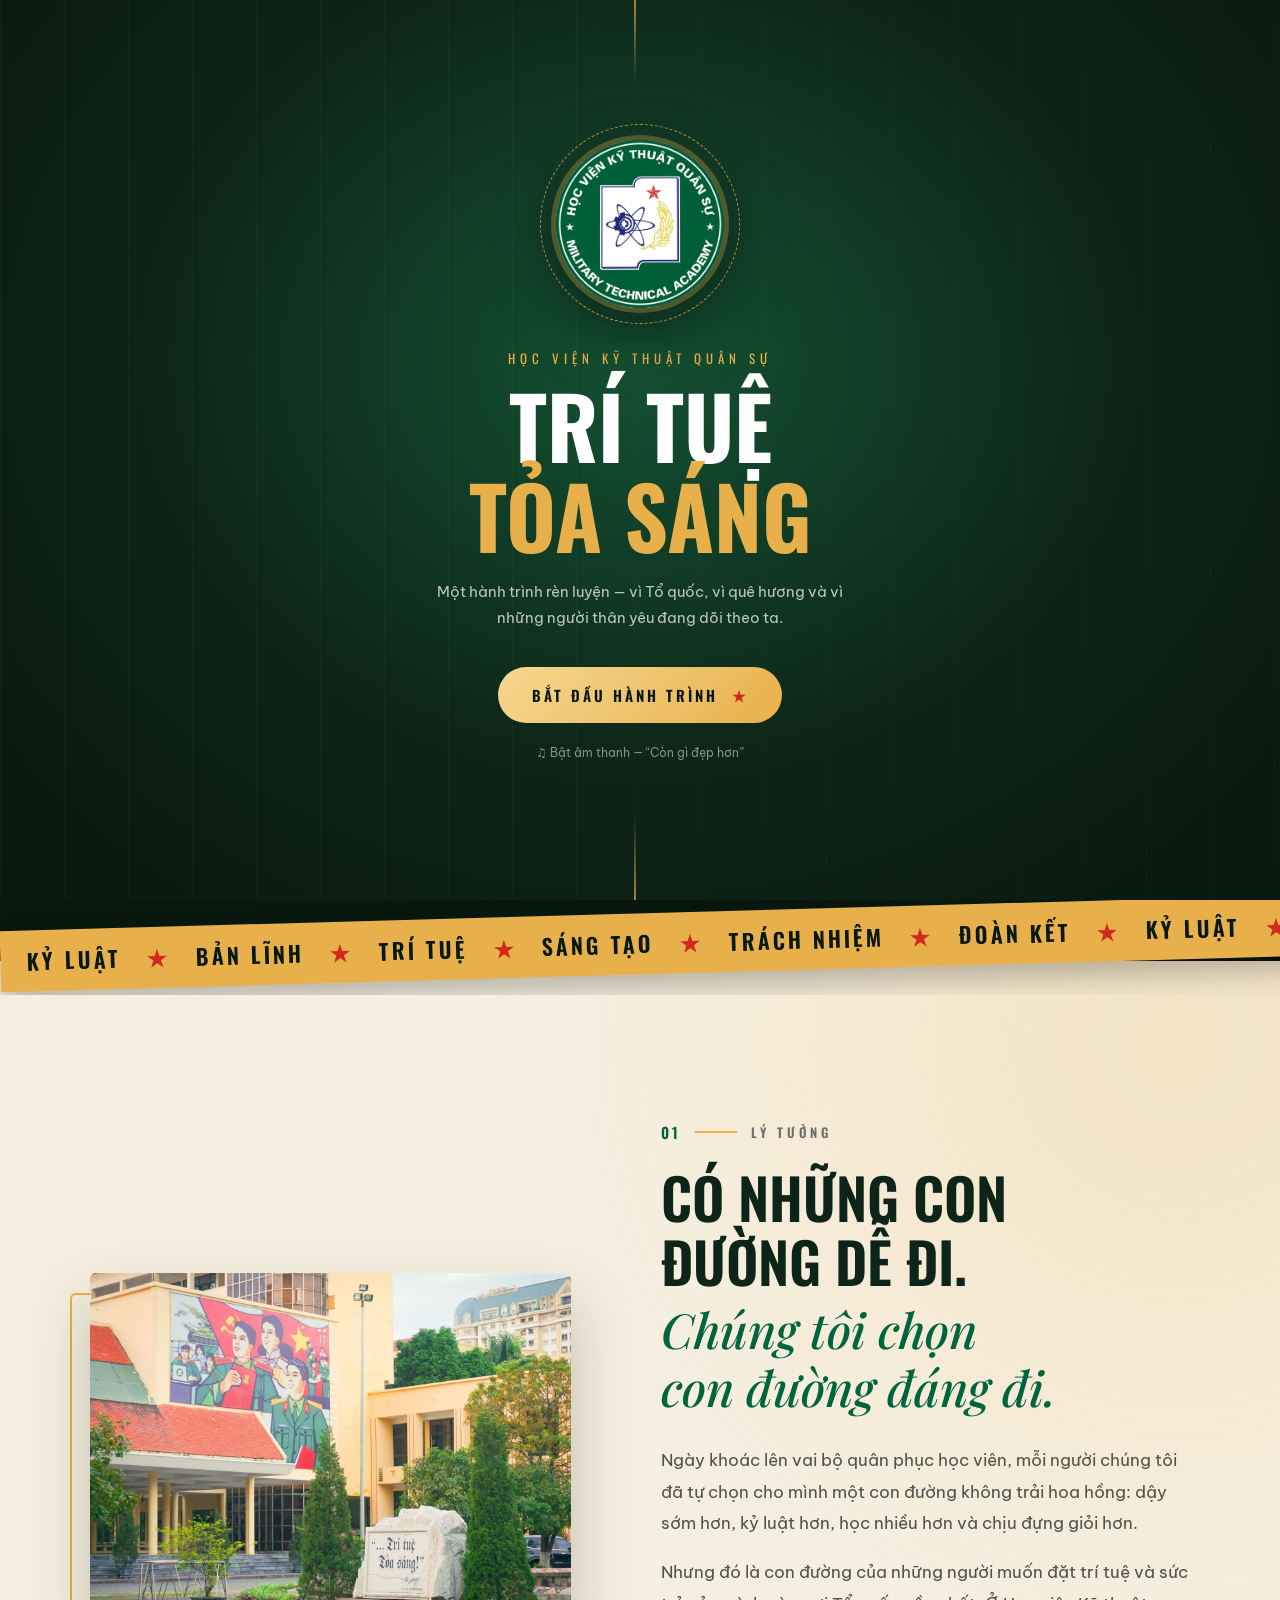
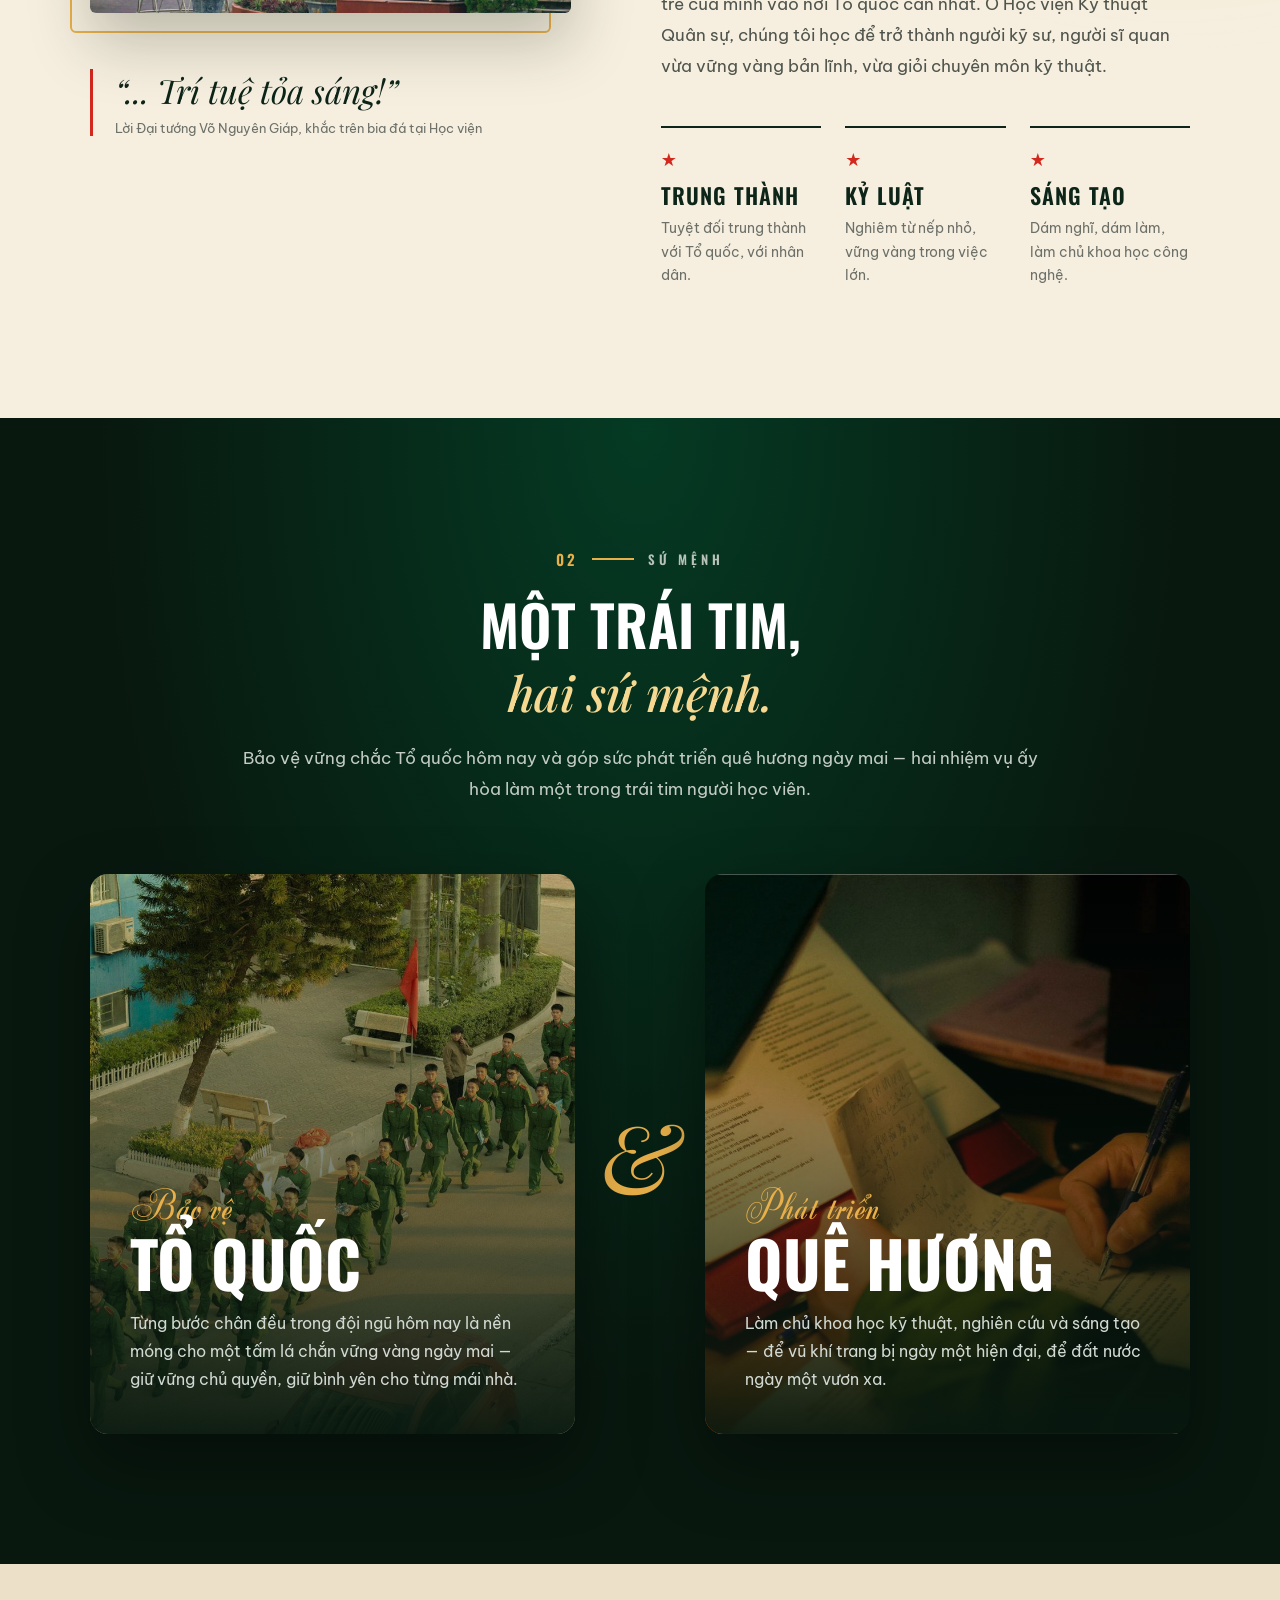
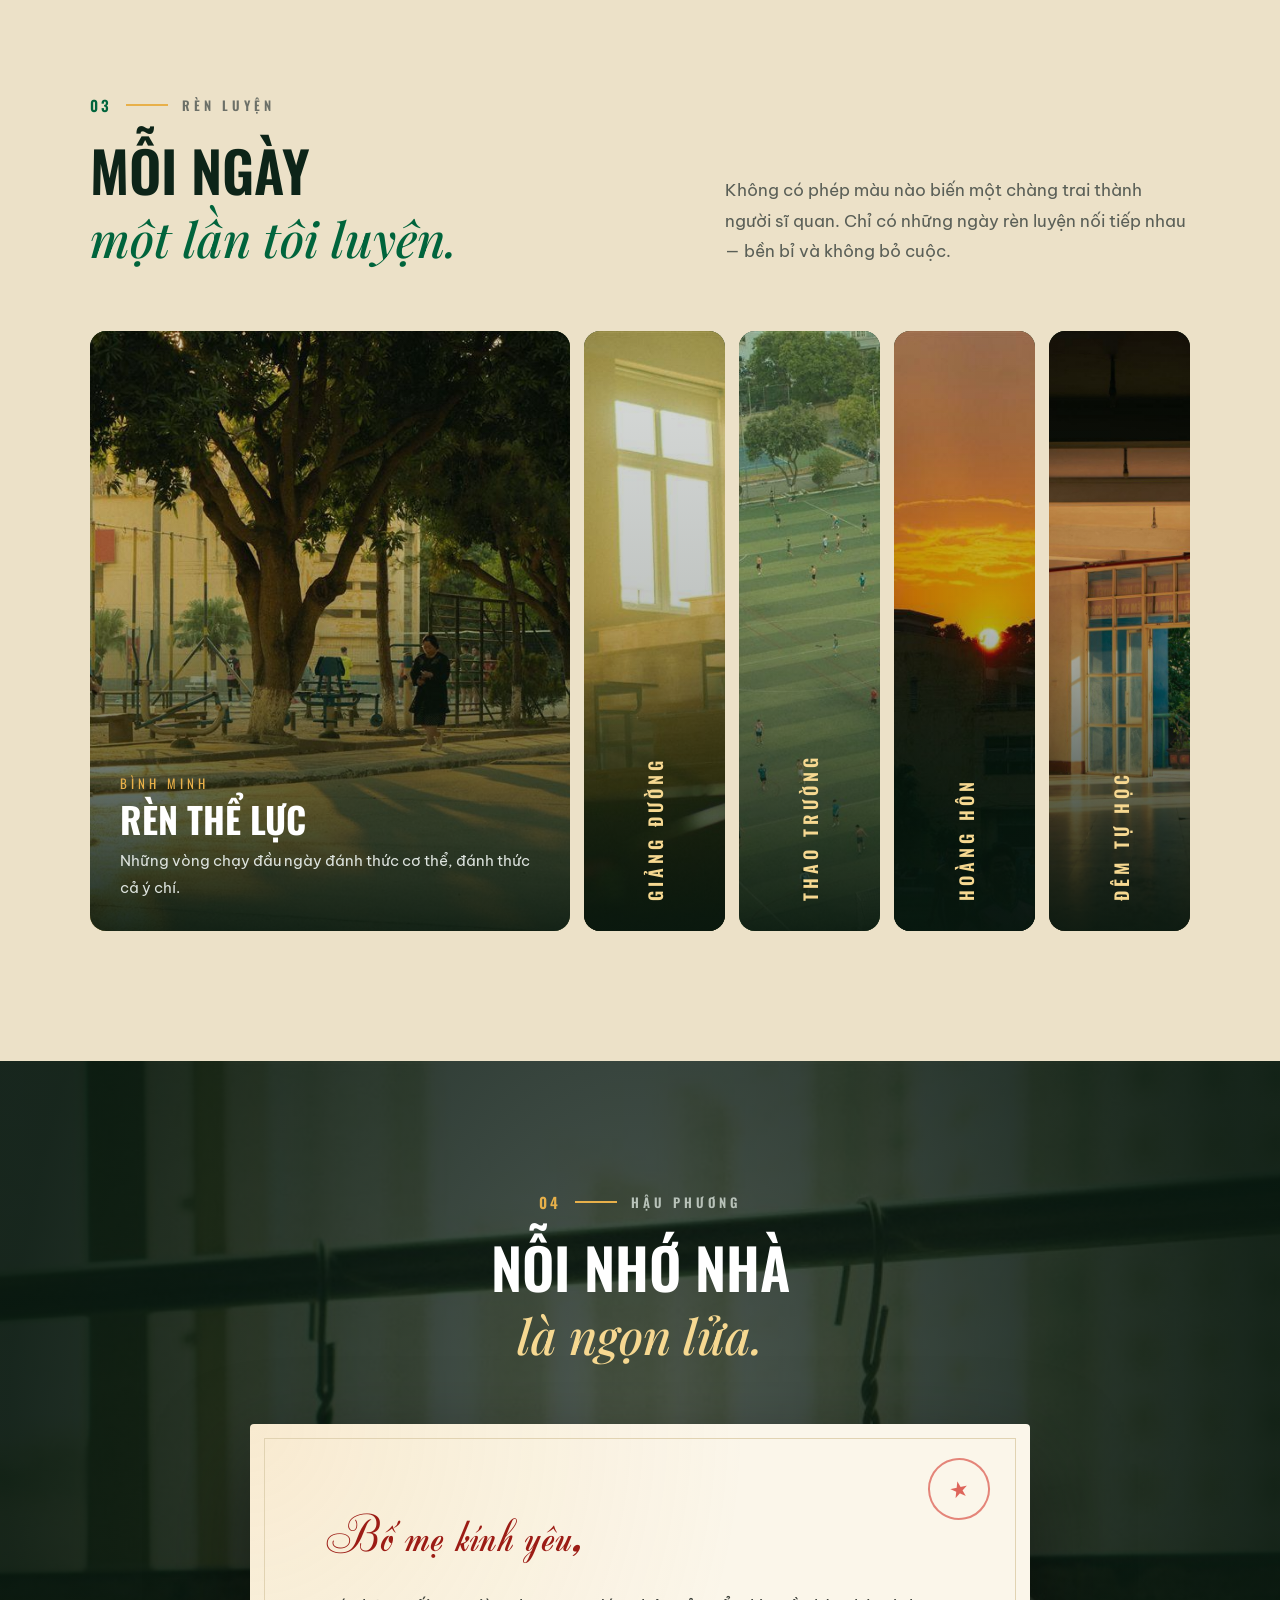
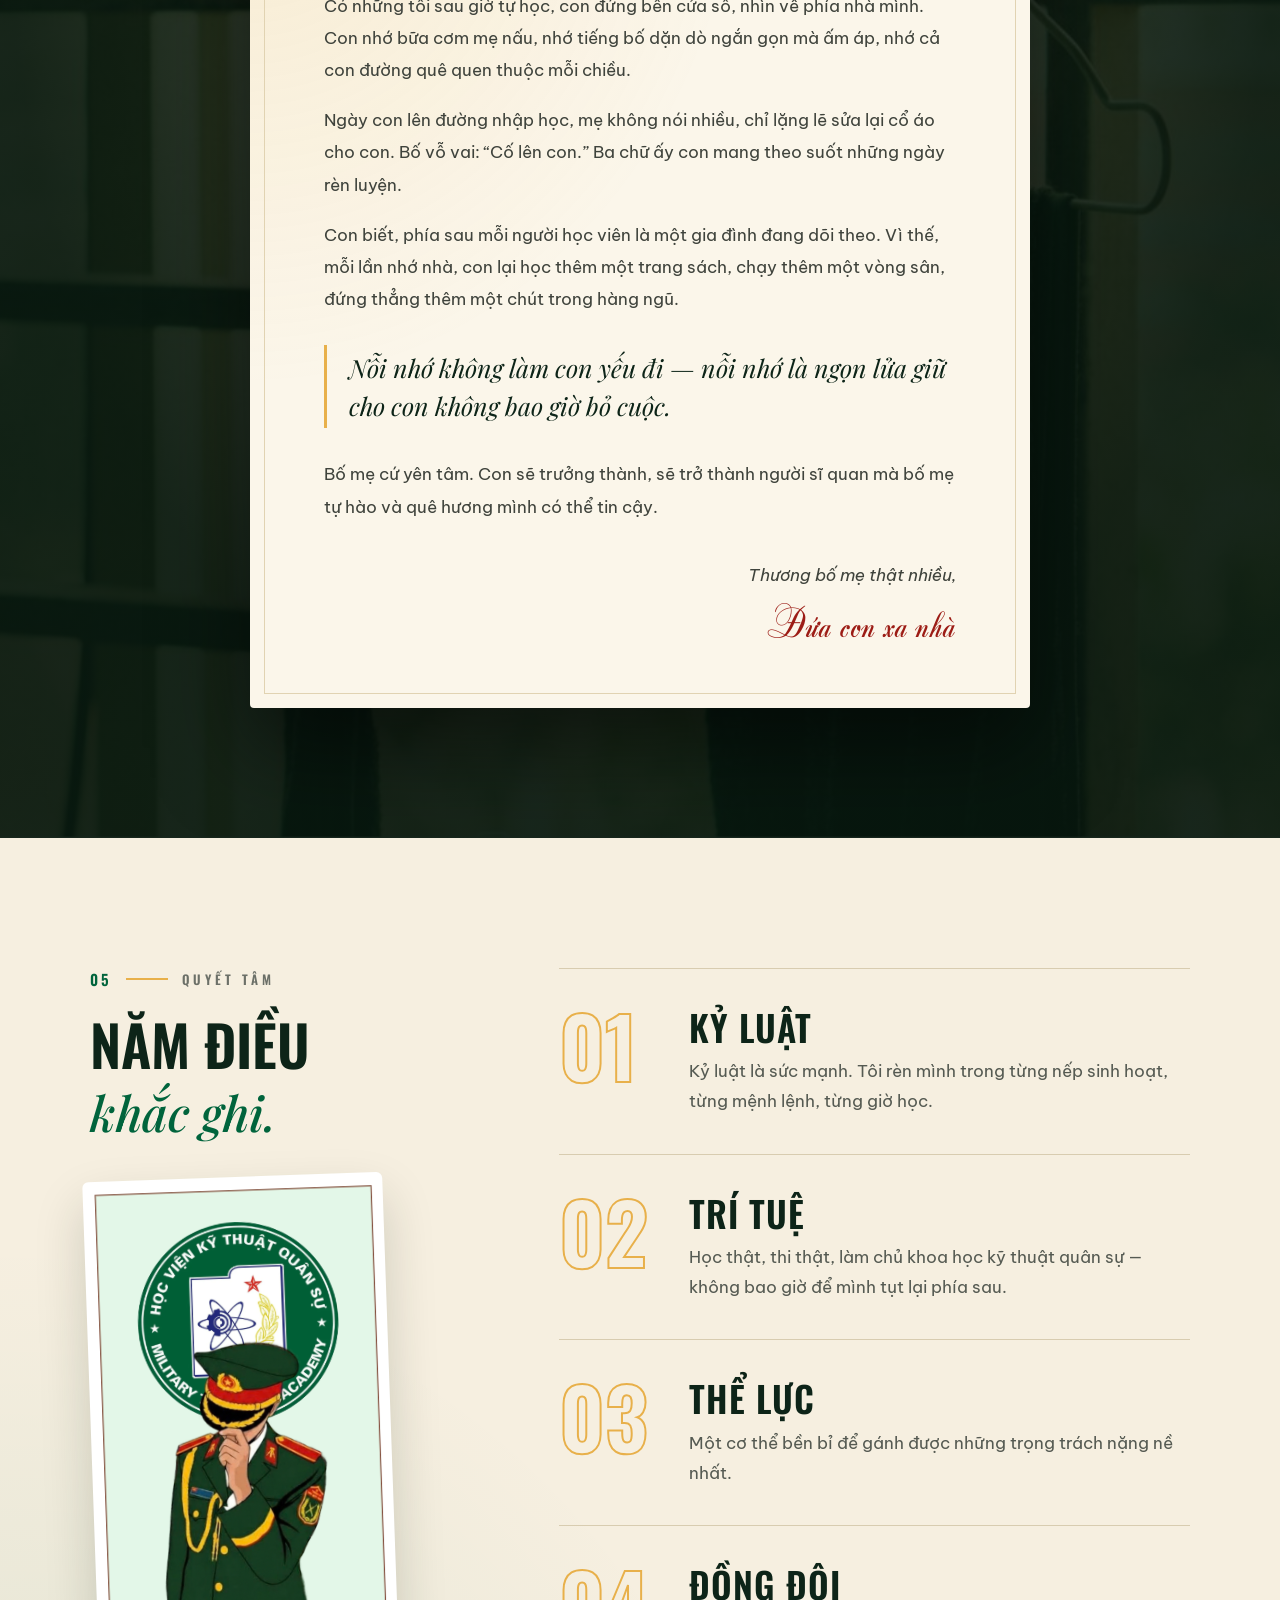
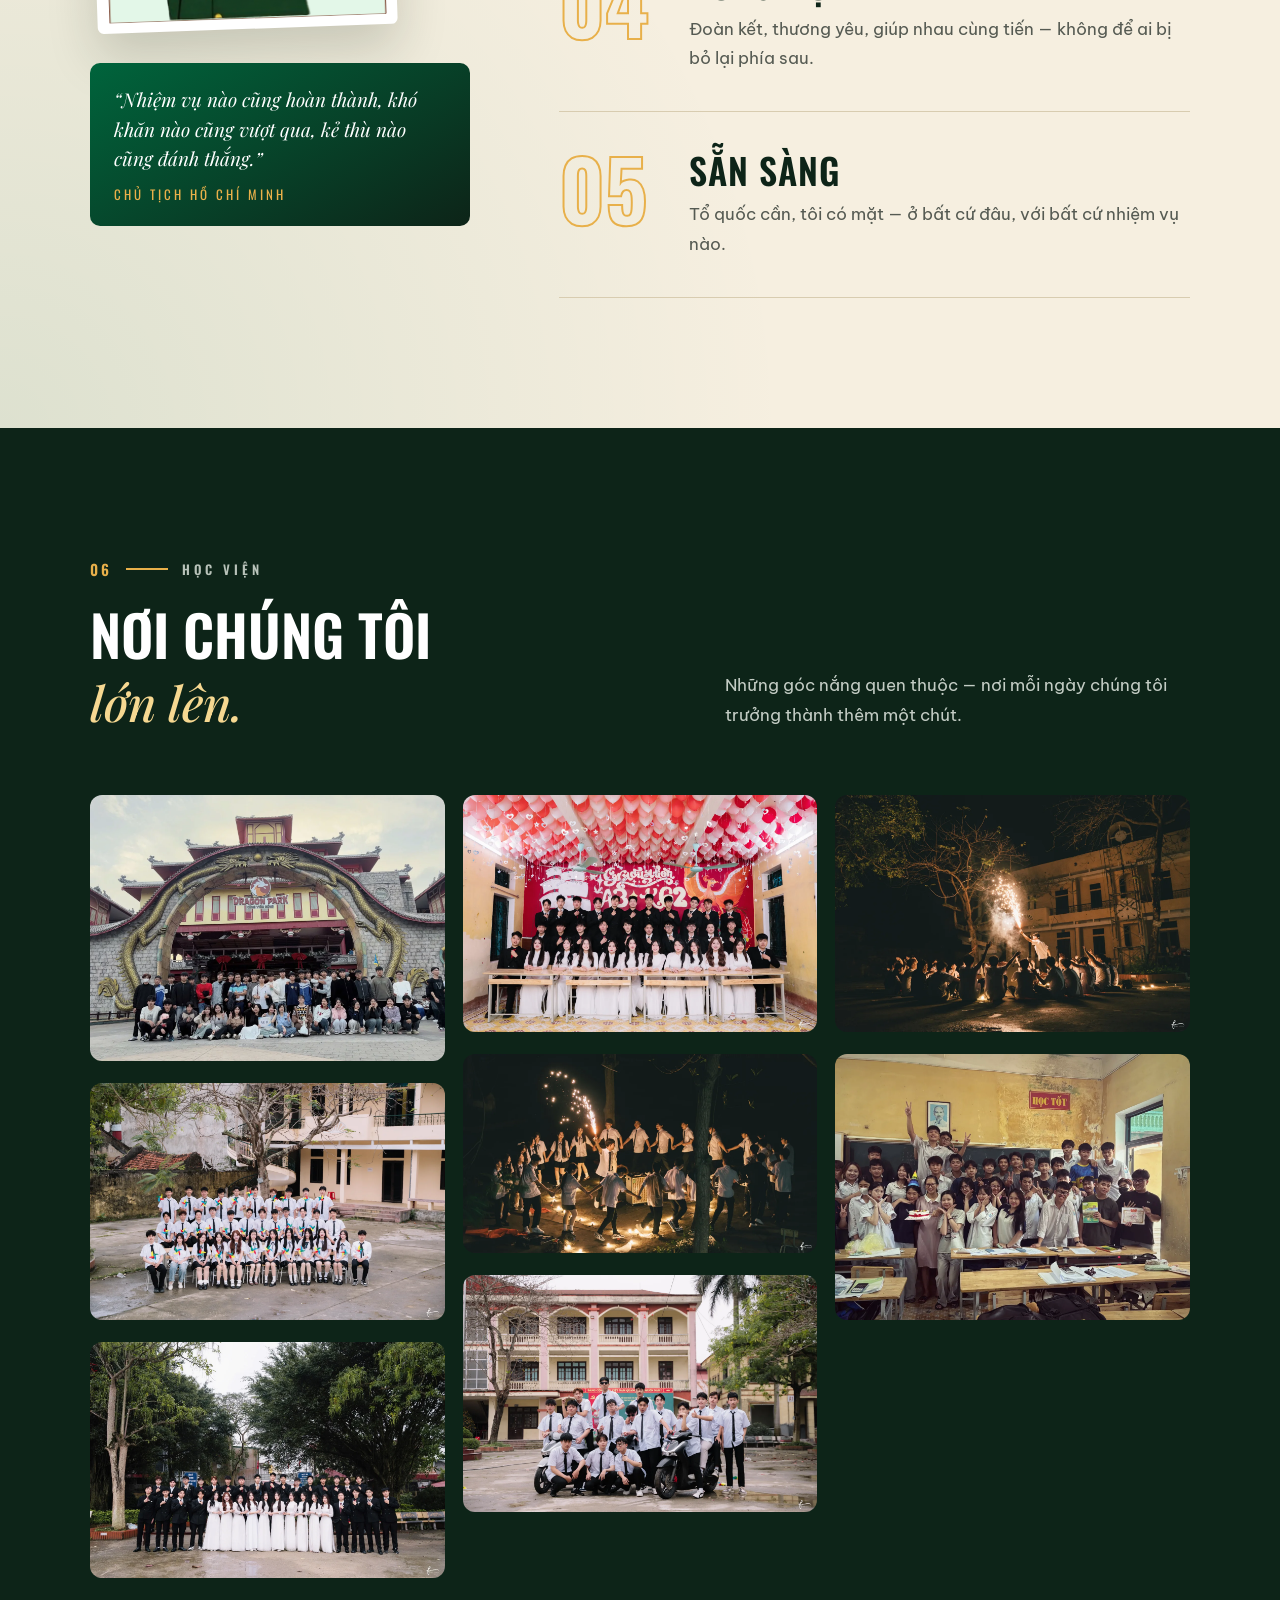
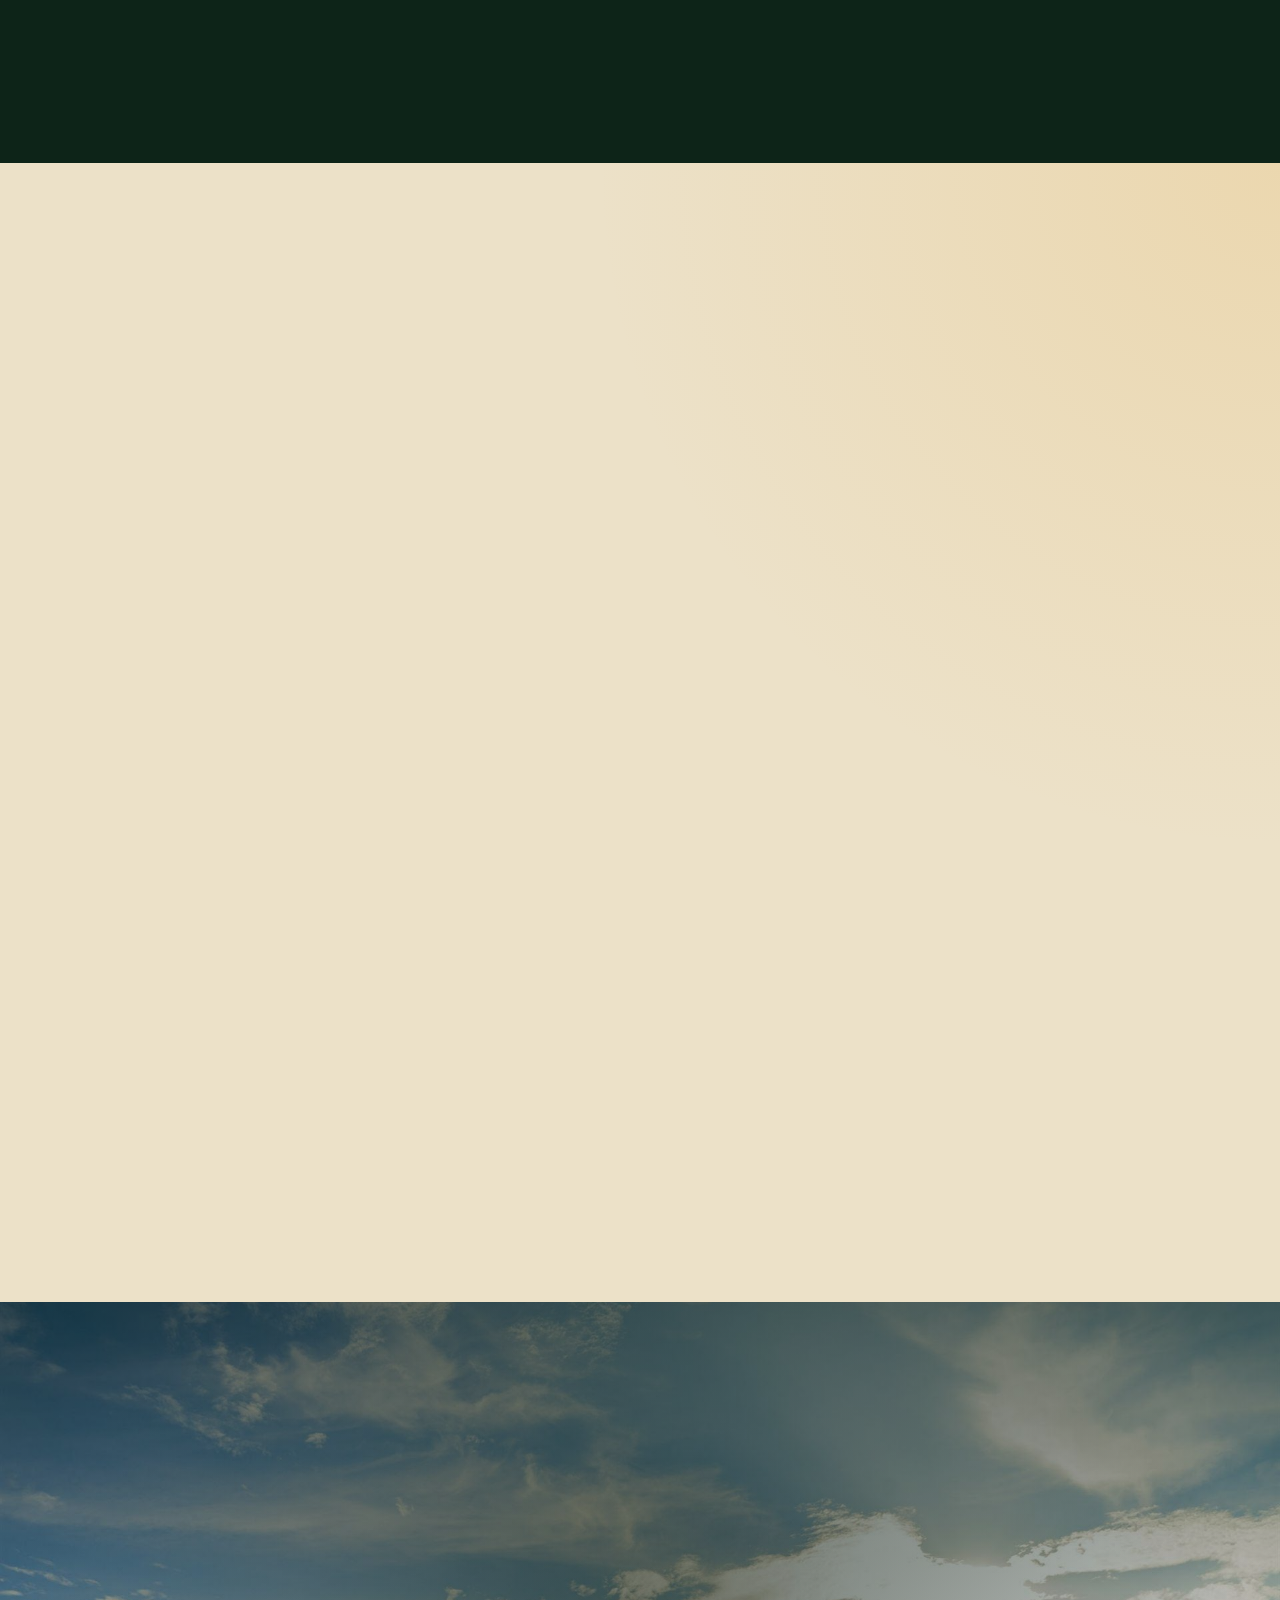
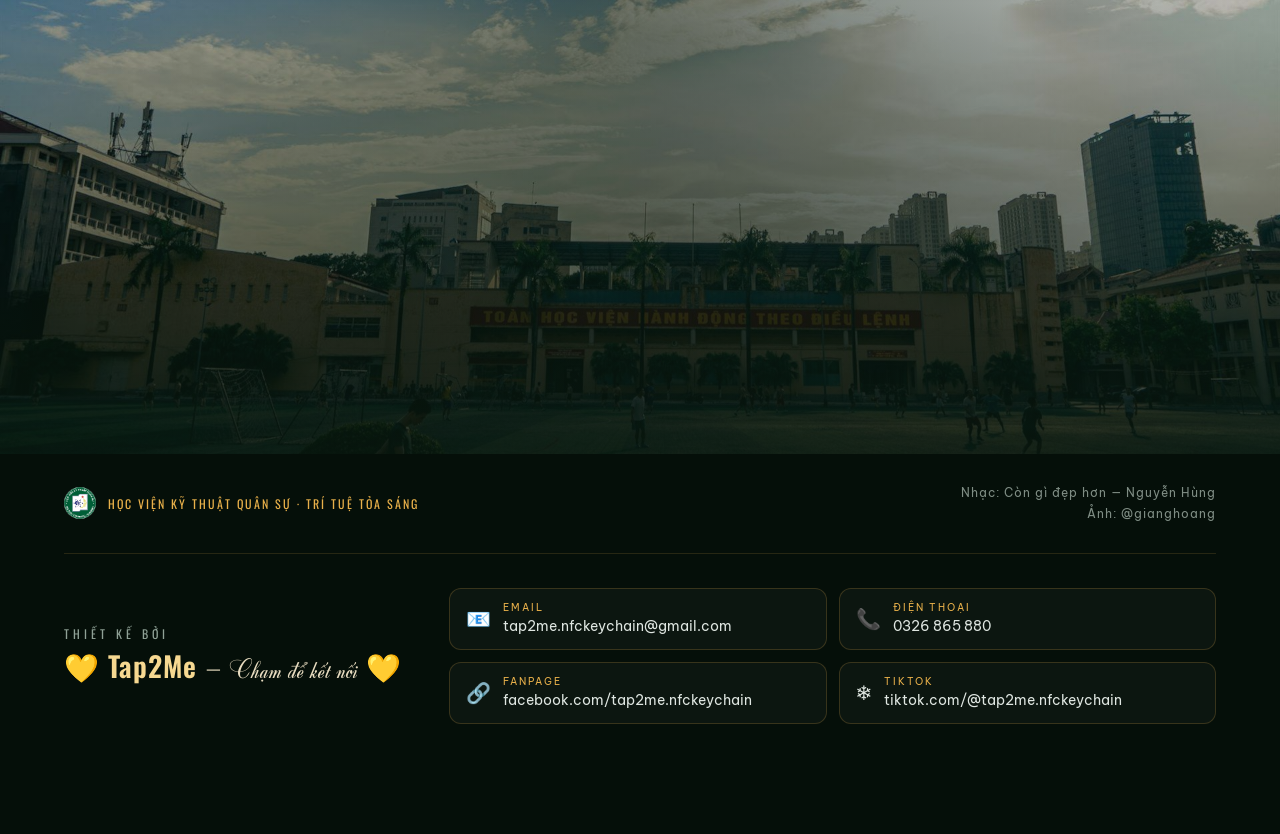
==== commit 6bad4995: "Sửa trang giang-hoang" ====
--- a/giang-hoang/index.html
+++ b/giang-hoang/index.html
@@ -469,17 +469,17 @@
 
 
     <div class="gallery">
-        <figure data-reveal><img src="g1-7mxp.webp" alt="Tòa nhà Học viện Kỹ thuật Quân sự" loading="lazy"></figure>
-        <figure data-reveal><img src="g2-cphz.webp" alt="Cầu thang ngập nắng" loading="lazy"></figure>
-        <figure data-reveal><img src="g3-va55.webp" alt="Khẩu hiệu Kỷ luật là sức mạnh của quân đội" loading="lazy"></figure>
-        <figure data-reveal><img src="g4-jpy7.webp" alt="Hành lang giảng đường" loading="lazy"></figure>
-        <figure data-reveal><img src="g5-gt76.webp" alt="Bảng tin trong khuôn viên" loading="lazy"></figure>
-        <figure data-reveal><img src="g6-ggtk.webp" alt="Lan can trong nắng chiều" loading="lazy"></figure>
-        <figure data-reveal><img src="g7-qeg4.webp" alt="Khuôn viên Học viện nhìn từ trên cao" loading="lazy"></figure>
-        <figure data-reveal><img src="g8-wc6b.webp" alt="Dãy nhà học" loading="lazy"></figure>
-    </div>
-
-    <p class="credit" data-reveal>Ảnh: @hoaithanhh004</p>
+        <figure data-reveal><img src="g1-m9hk.webp" alt="Tòa nhà Học viện Kỹ thuật Quân sự" loading="lazy"></figure>
+        <figure data-reveal><img src="g2-xqum.webp" alt="Cầu thang ngập nắng" loading="lazy"></figure>
+        <figure data-reveal><img src="g3-nhb3.webp" alt="Khẩu hiệu Kỷ luật là sức mạnh của quân đội" loading="lazy"></figure>
+        <figure data-reveal><img src="g4-6b7j.webp" alt="Hành lang giảng đường" loading="lazy"></figure>
+        <figure data-reveal><img src="g5-p8g7.webp" alt="Bảng tin trong khuôn viên" loading="lazy"></figure>
+        <figure data-reveal><img src="g6-raw7.webp" alt="Lan can trong nắng chiều" loading="lazy"></figure>
+        <figure data-reveal><img src="g7-6fhw.webp" alt="Khuôn viên Học viện nhìn từ trên cao" loading="lazy"></figure>
+        <figure data-reveal><img src="g8-k76a.webp" alt="Dãy nhà học" loading="lazy"></figure>
+    </div>
+
+    <p class="credit" data-reveal>Ảnh: @gianghoang</p>
 
 </section>
 
@@ -582,7 +582,7 @@
 
         <div class="foot-meta">
             <span>Nhạc: Còn gì đẹp hơn — Nguyễn Hùng</span>
-            <span>Ảnh: @hoaithanhh004</span>
+            <span>Ảnh: @gianghoang</span>
         </div>
 
     </div>
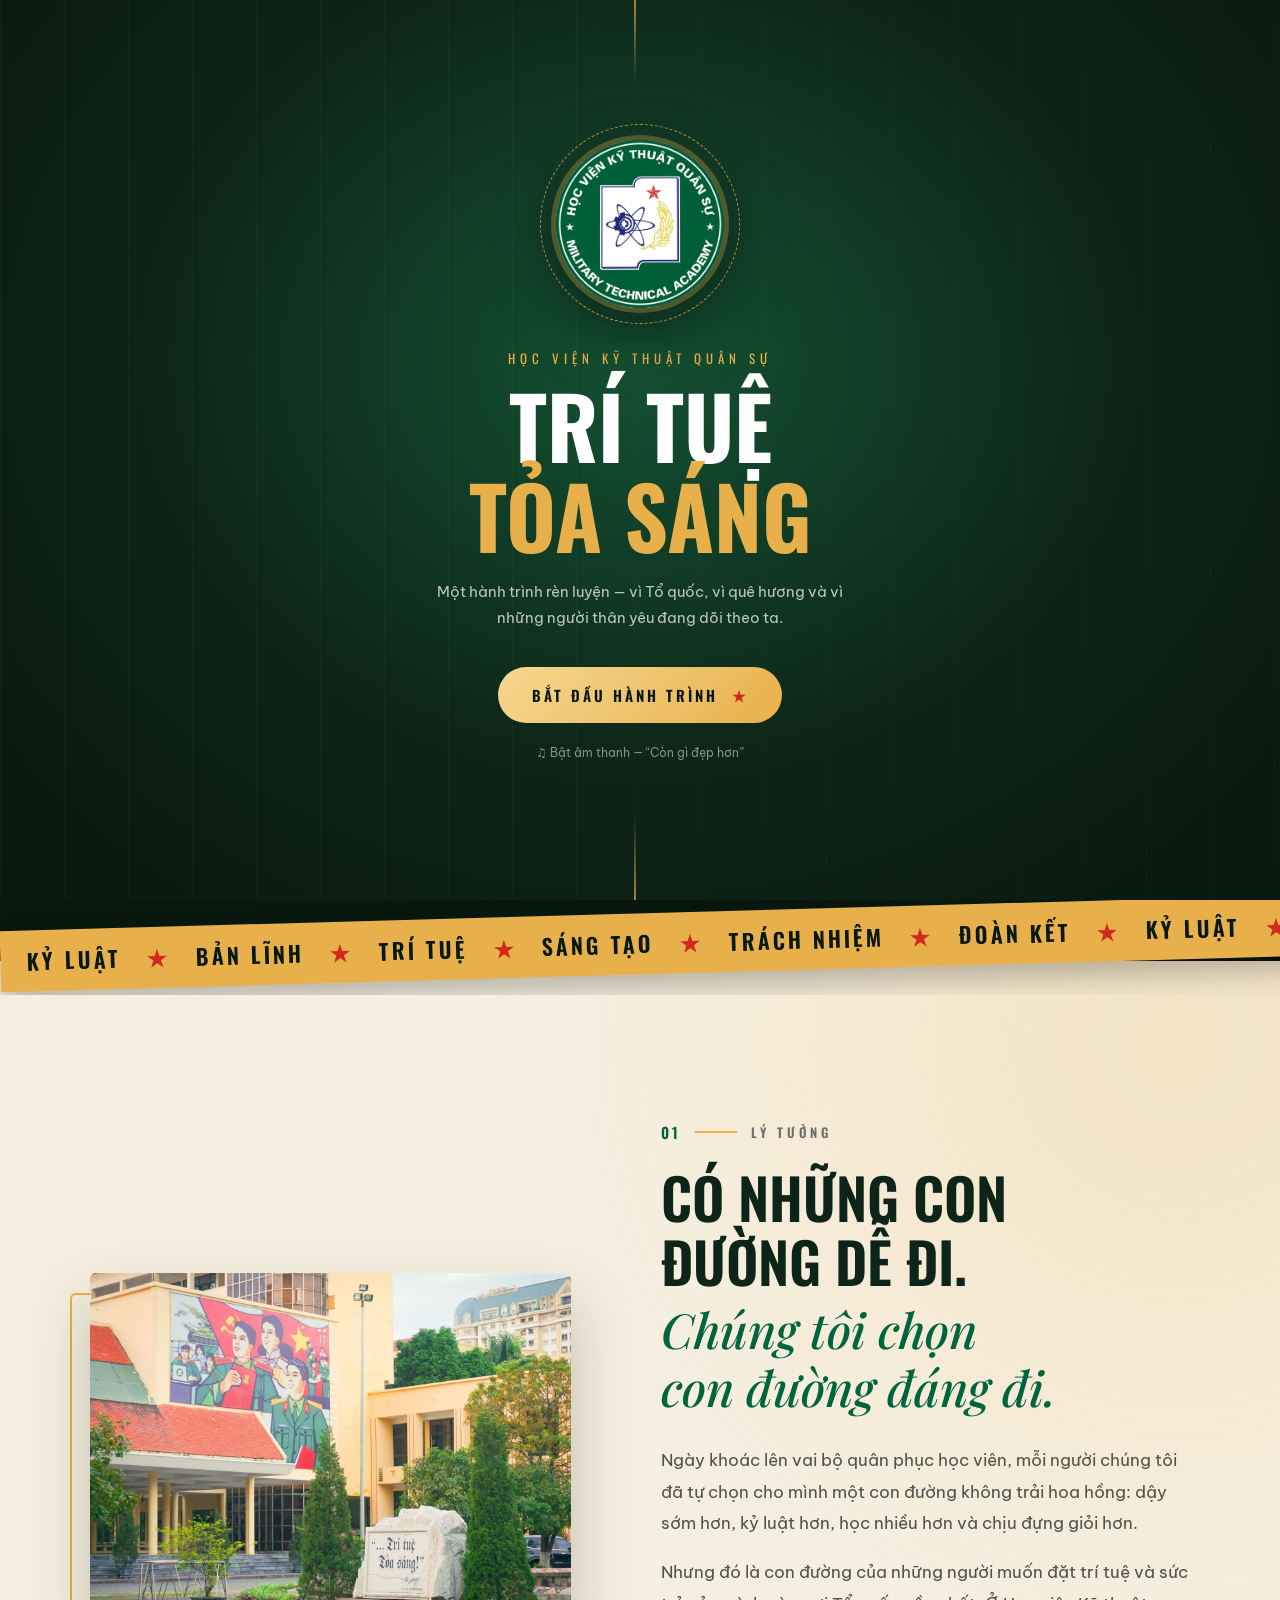
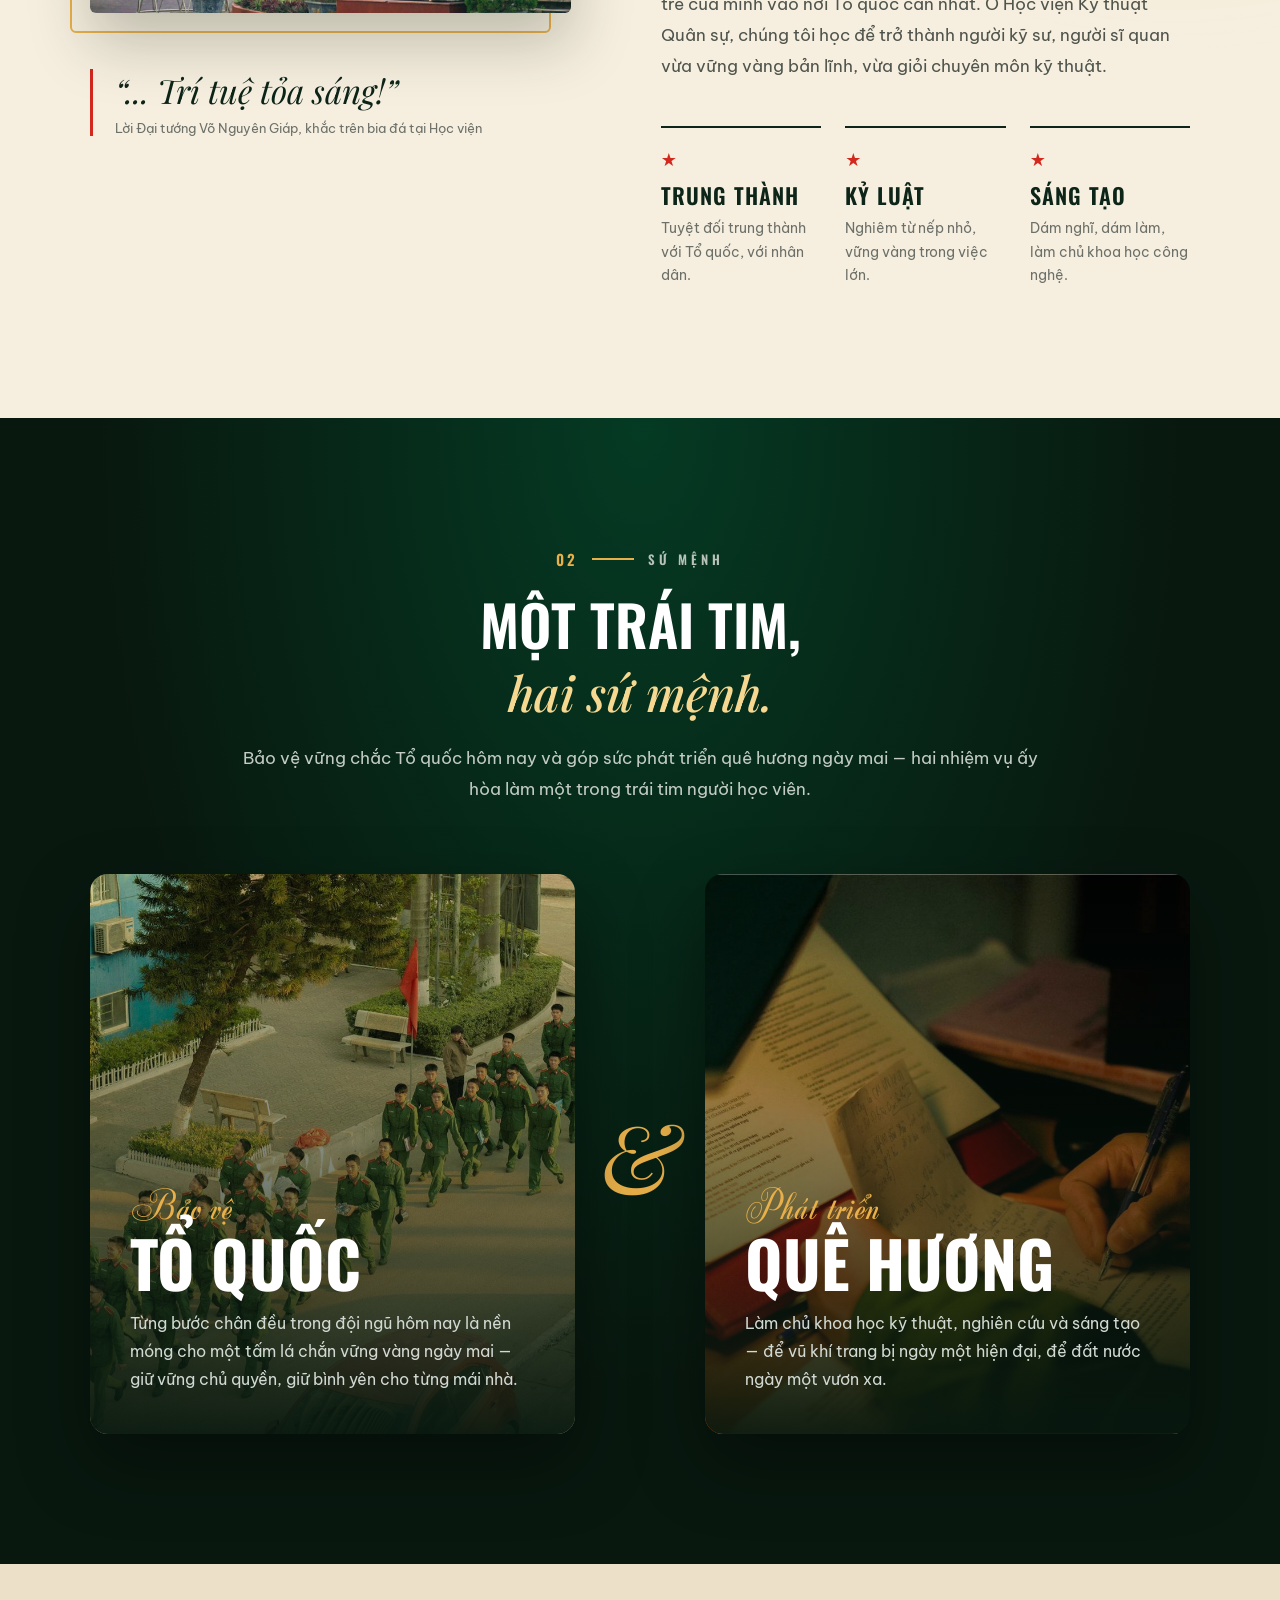
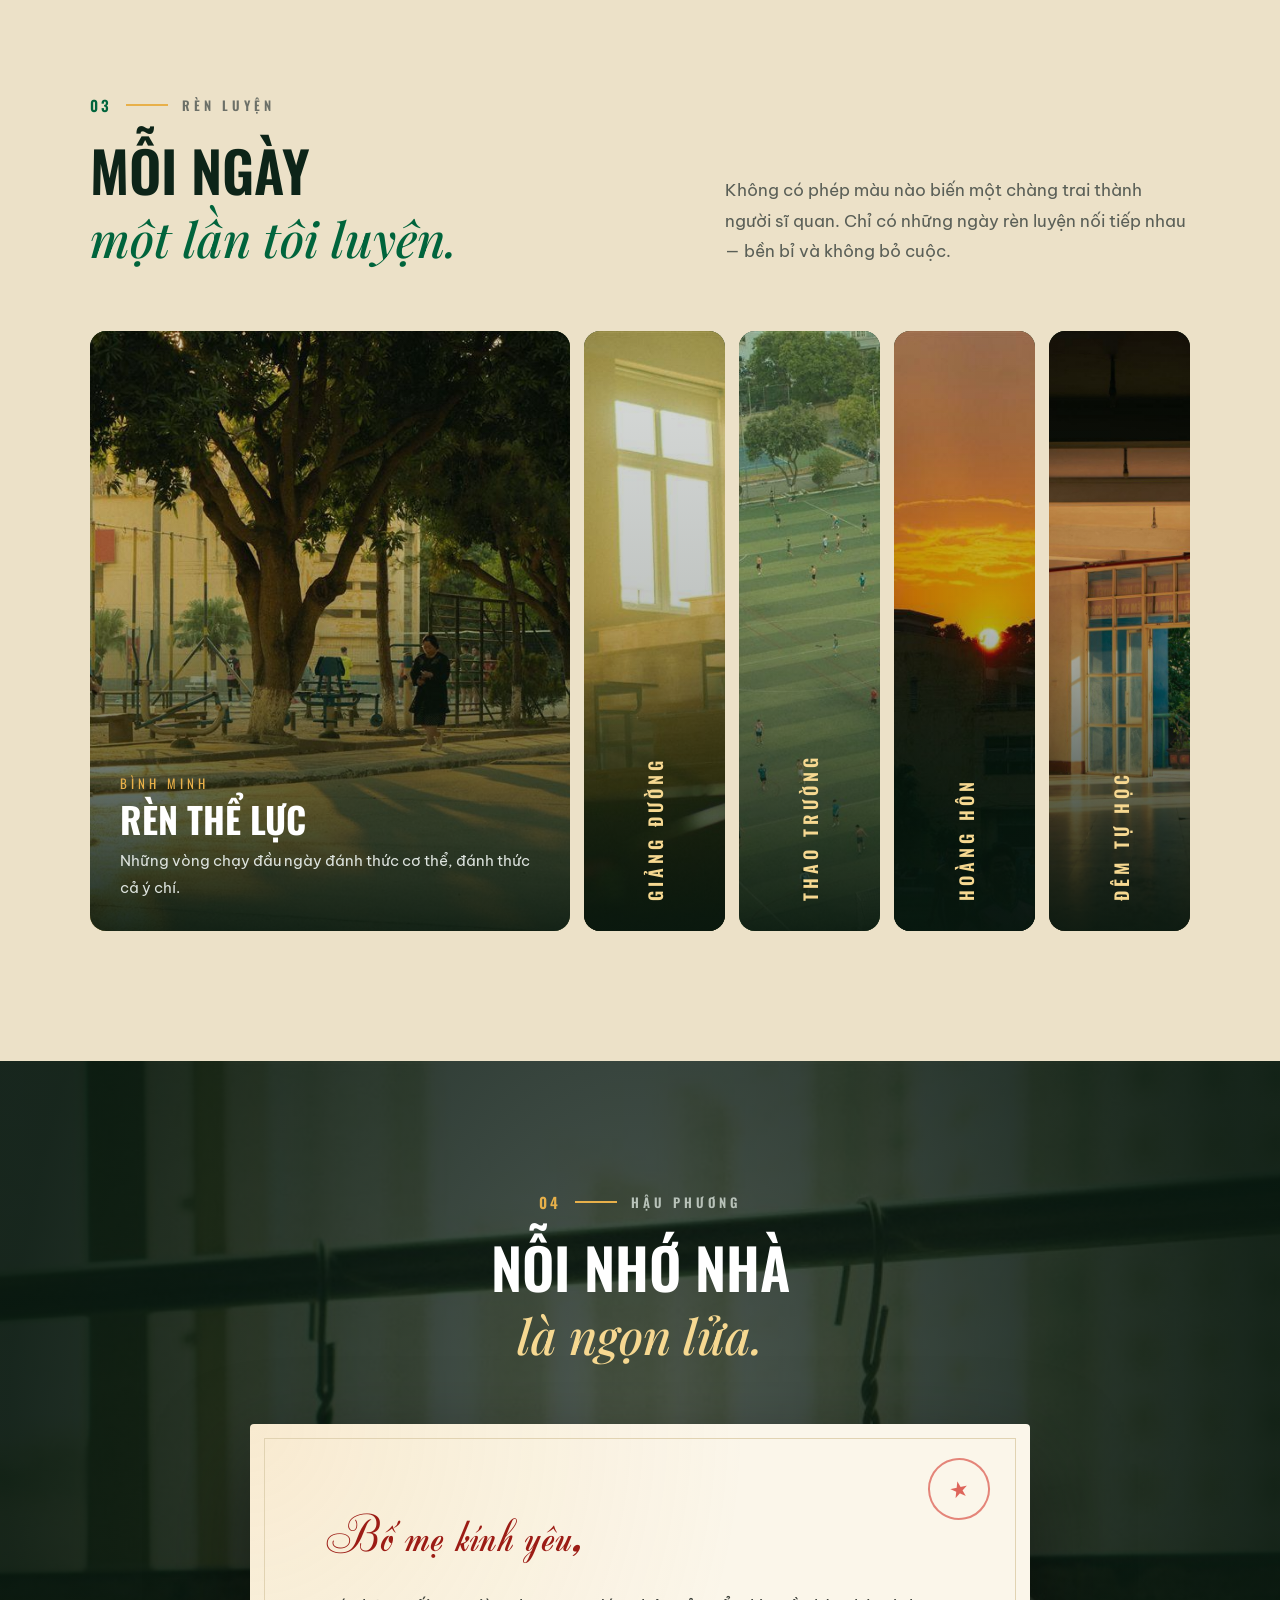
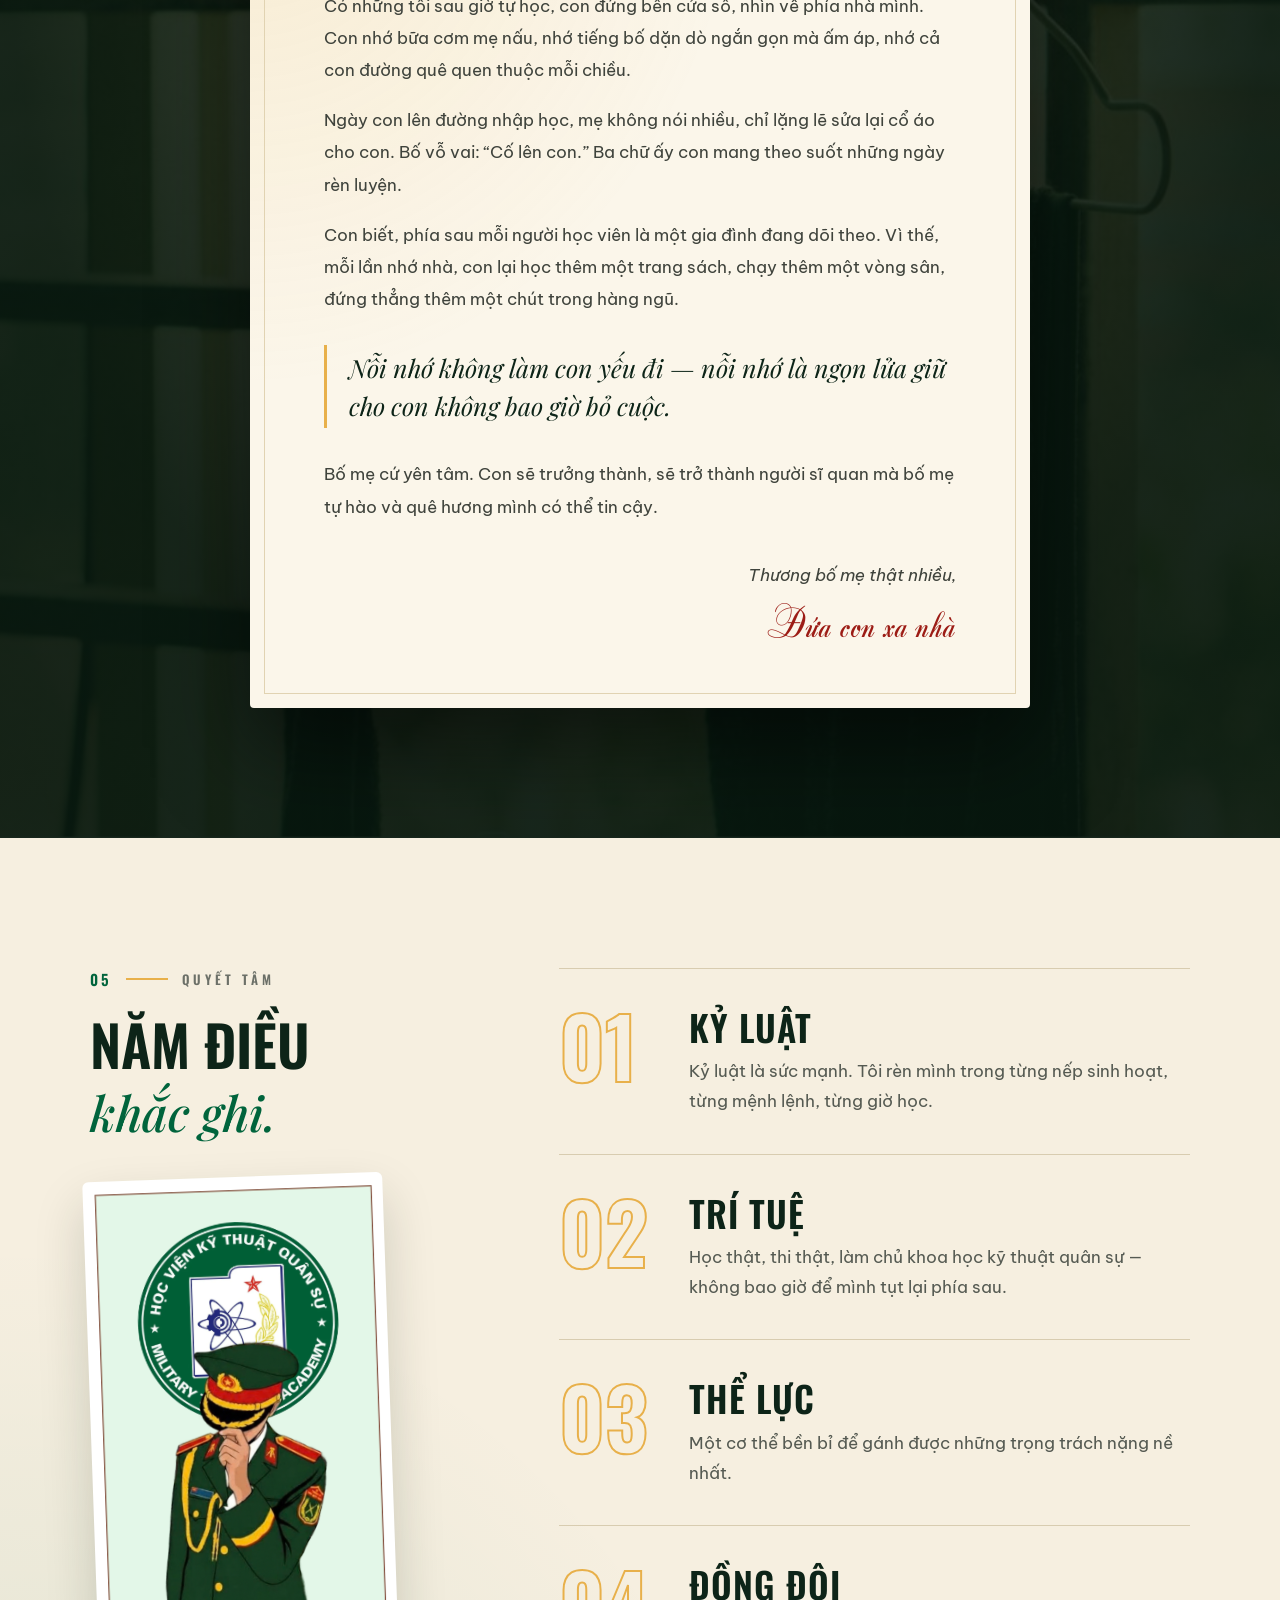
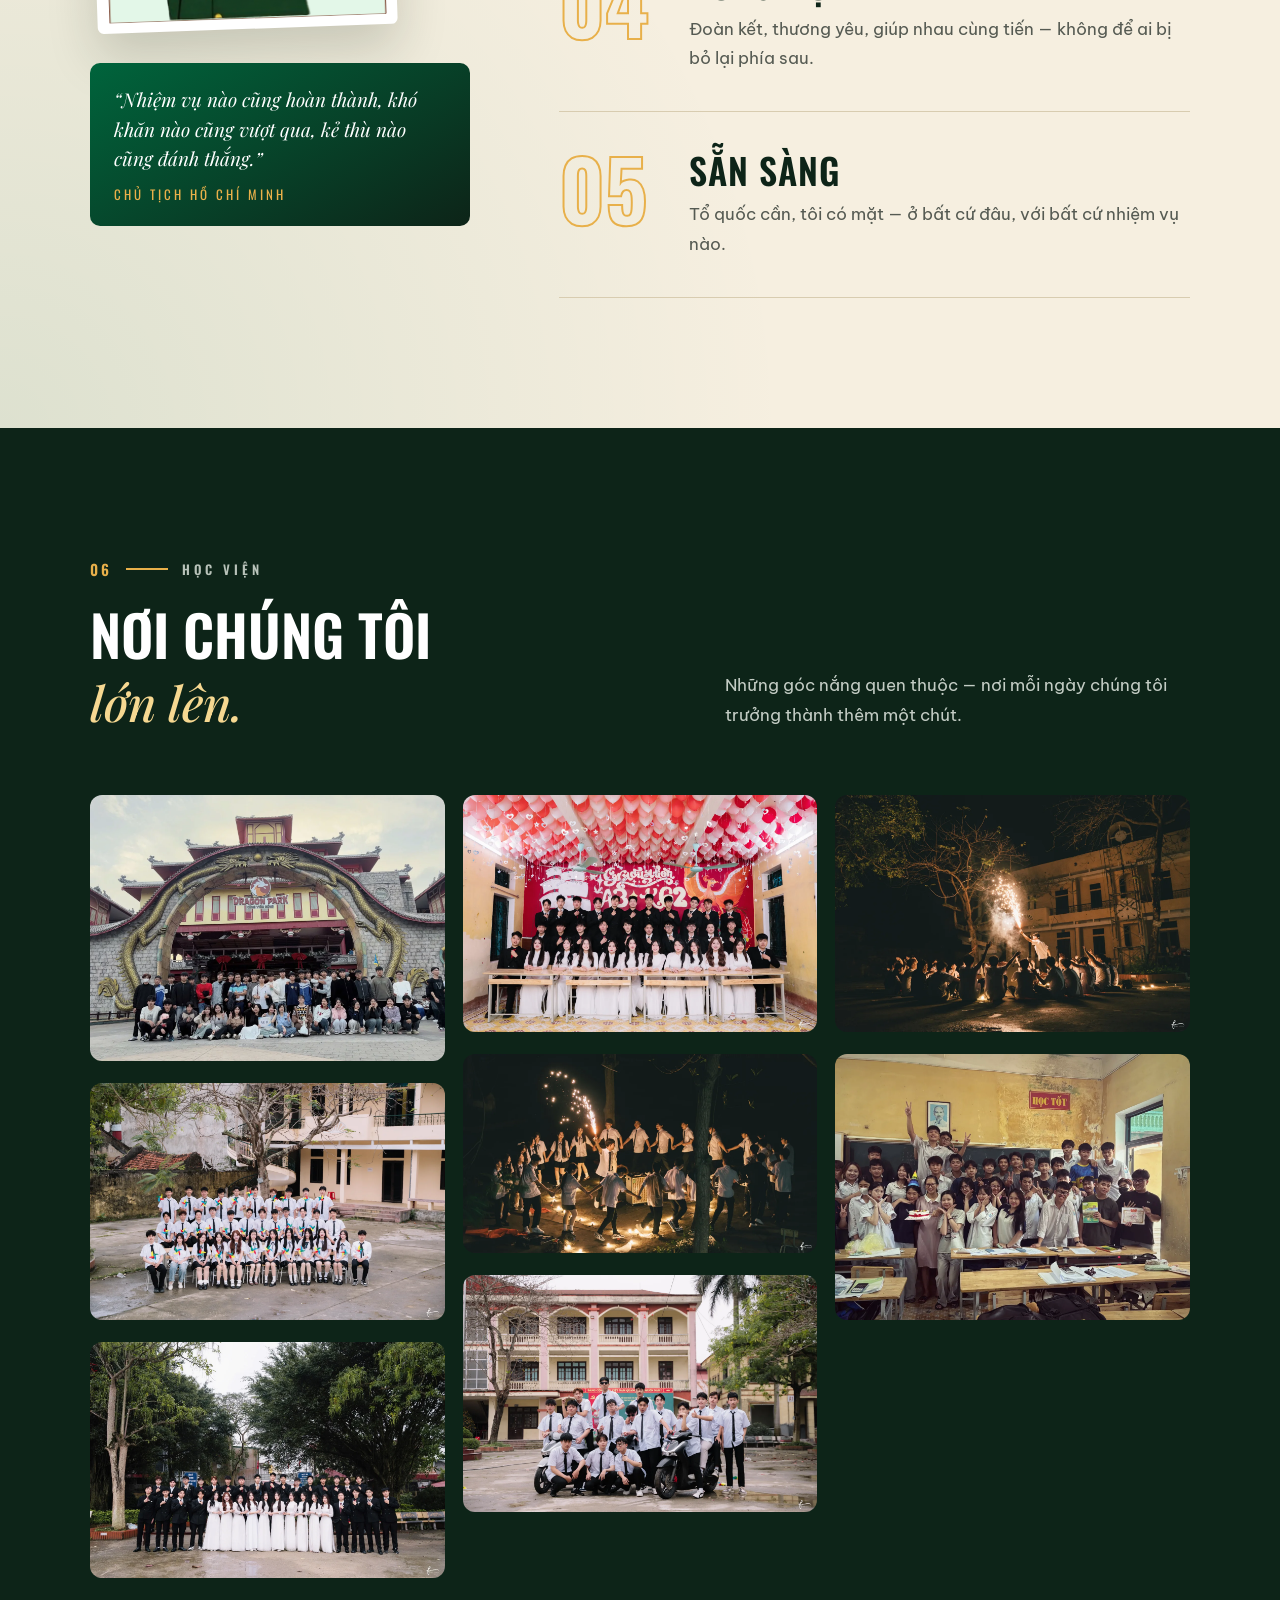
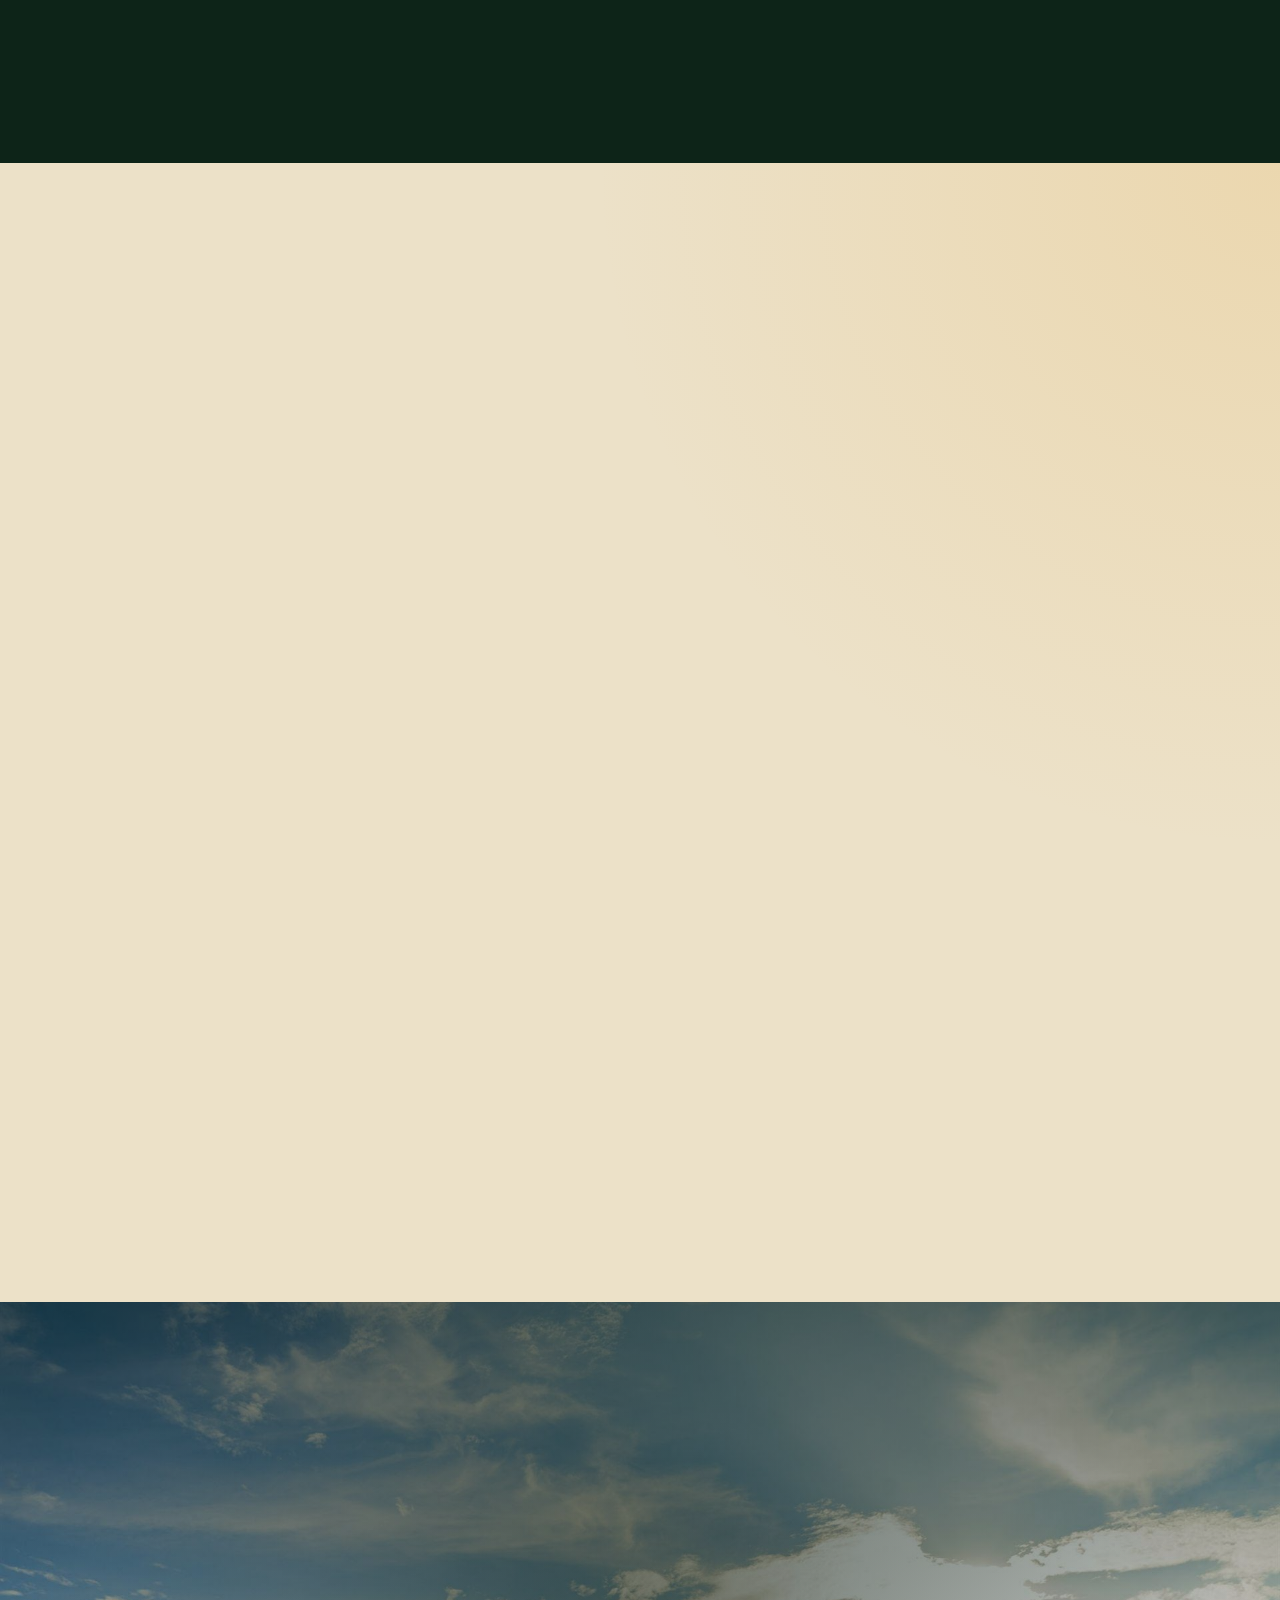
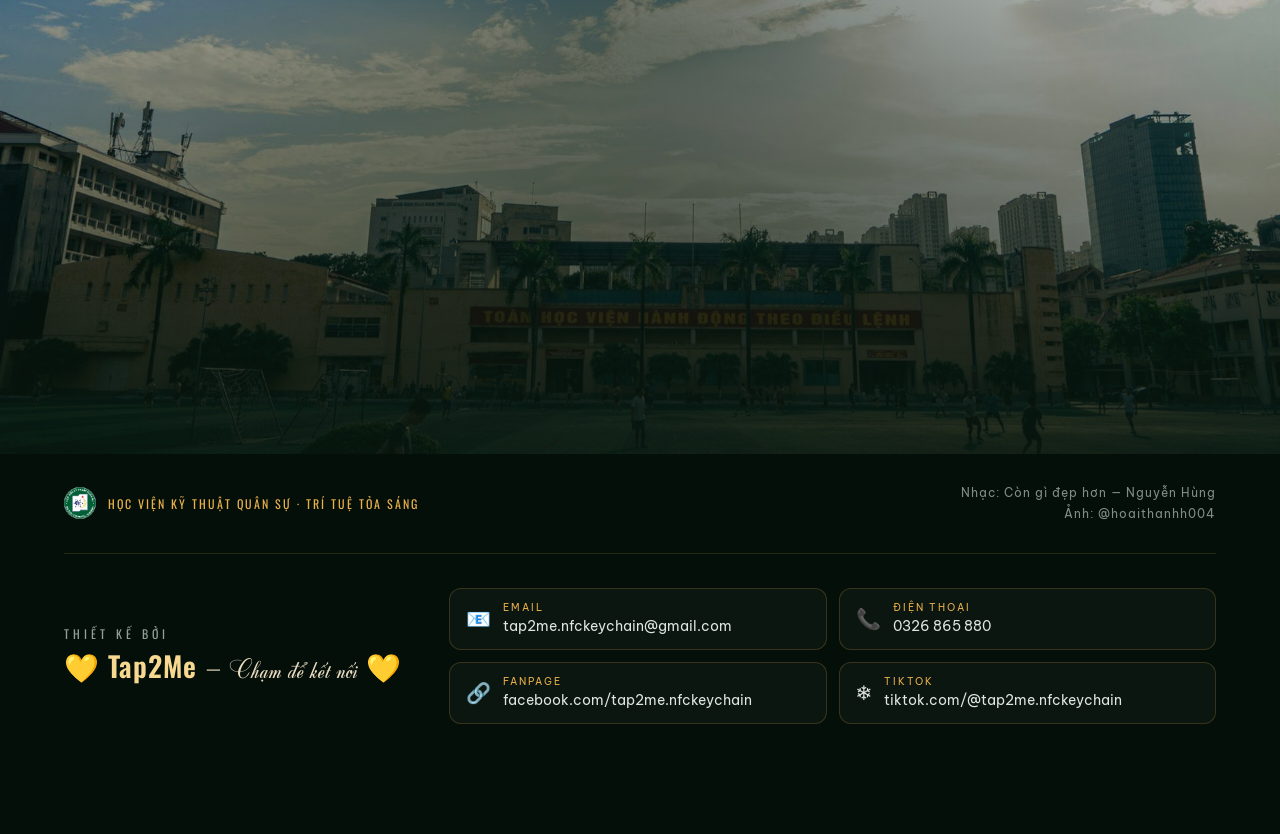
==== commit 734c6368: "Tạo trang giang-hoang" ====
--- a/giang-hoang/index.html
+++ b/giang-hoang/index.html
@@ -469,17 +469,17 @@
 
 
     <div class="gallery">
-        <figure data-reveal><img src="g1-m9hk.webp" alt="Tòa nhà Học viện Kỹ thuật Quân sự" loading="lazy"></figure>
-        <figure data-reveal><img src="g2-xqum.webp" alt="Cầu thang ngập nắng" loading="lazy"></figure>
-        <figure data-reveal><img src="g3-nhb3.webp" alt="Khẩu hiệu Kỷ luật là sức mạnh của quân đội" loading="lazy"></figure>
-        <figure data-reveal><img src="g4-6b7j.webp" alt="Hành lang giảng đường" loading="lazy"></figure>
-        <figure data-reveal><img src="g5-p8g7.webp" alt="Bảng tin trong khuôn viên" loading="lazy"></figure>
-        <figure data-reveal><img src="g6-raw7.webp" alt="Lan can trong nắng chiều" loading="lazy"></figure>
-        <figure data-reveal><img src="g7-6fhw.webp" alt="Khuôn viên Học viện nhìn từ trên cao" loading="lazy"></figure>
-        <figure data-reveal><img src="g8-k76a.webp" alt="Dãy nhà học" loading="lazy"></figure>
-    </div>
-
-    <p class="credit" data-reveal>Ảnh: @gianghoang</p>
+        <figure data-reveal><img src="g1-3jah.webp" alt="Tòa nhà Học viện Kỹ thuật Quân sự" loading="lazy"></figure>
+        <figure data-reveal><img src="g2-wvj8.webp" alt="Cầu thang ngập nắng" loading="lazy"></figure>
+        <figure data-reveal><img src="g3-qb26.webp" alt="Khẩu hiệu Kỷ luật là sức mạnh của quân đội" loading="lazy"></figure>
+        <figure data-reveal><img src="g4-fnur.webp" alt="Hành lang giảng đường" loading="lazy"></figure>
+        <figure data-reveal><img src="g5-tmh7.webp" alt="Bảng tin trong khuôn viên" loading="lazy"></figure>
+        <figure data-reveal><img src="g6-r4v5.webp" alt="Lan can trong nắng chiều" loading="lazy"></figure>
+        <figure data-reveal><img src="g7-gm24.webp" alt="Khuôn viên Học viện nhìn từ trên cao" loading="lazy"></figure>
+        <figure data-reveal><img src="g8-tzny.webp" alt="Dãy nhà học" loading="lazy"></figure>
+    </div>
+
+    <p class="credit" data-reveal>Ảnh: @hoaithanhh004</p>
 
 </section>
 
@@ -582,7 +582,7 @@
 
         <div class="foot-meta">
             <span>Nhạc: Còn gì đẹp hơn — Nguyễn Hùng</span>
-            <span>Ảnh: @gianghoang</span>
+            <span>Ảnh: @hoaithanhh004</span>
         </div>
 
     </div>
